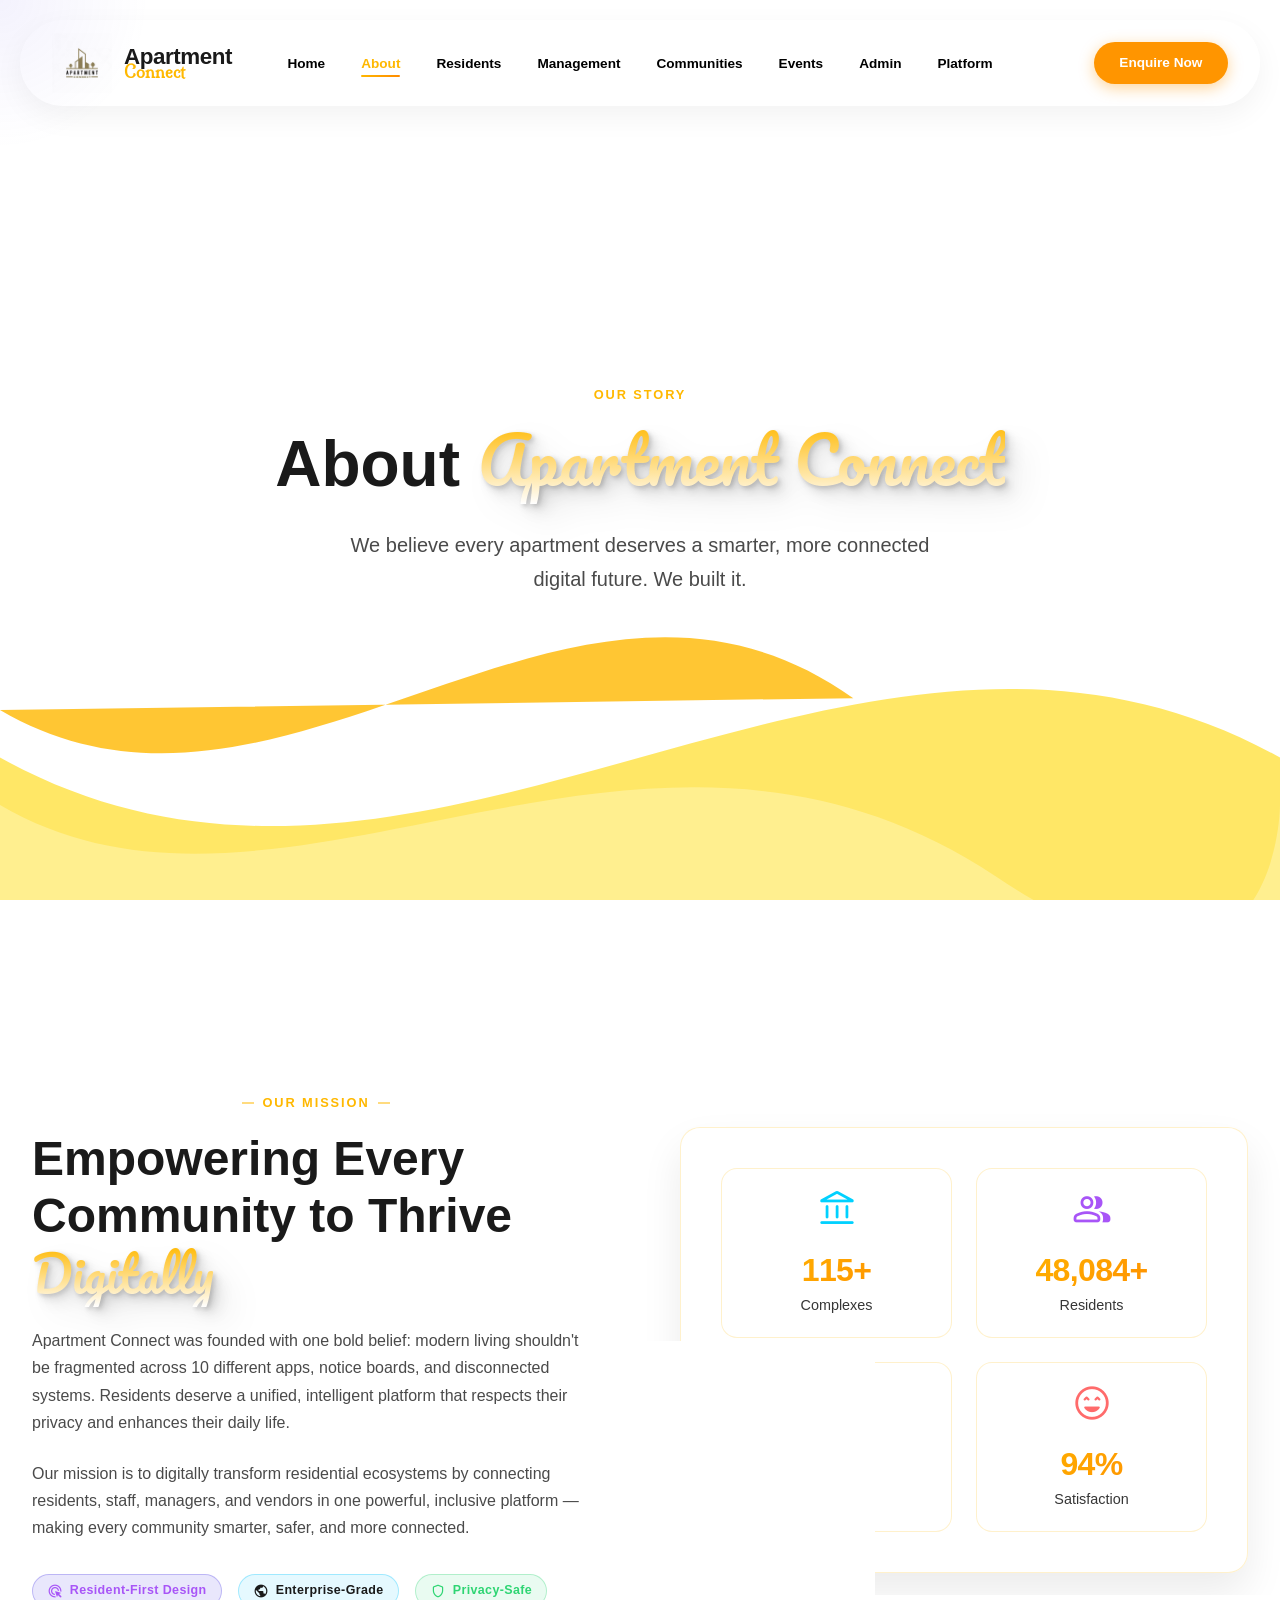
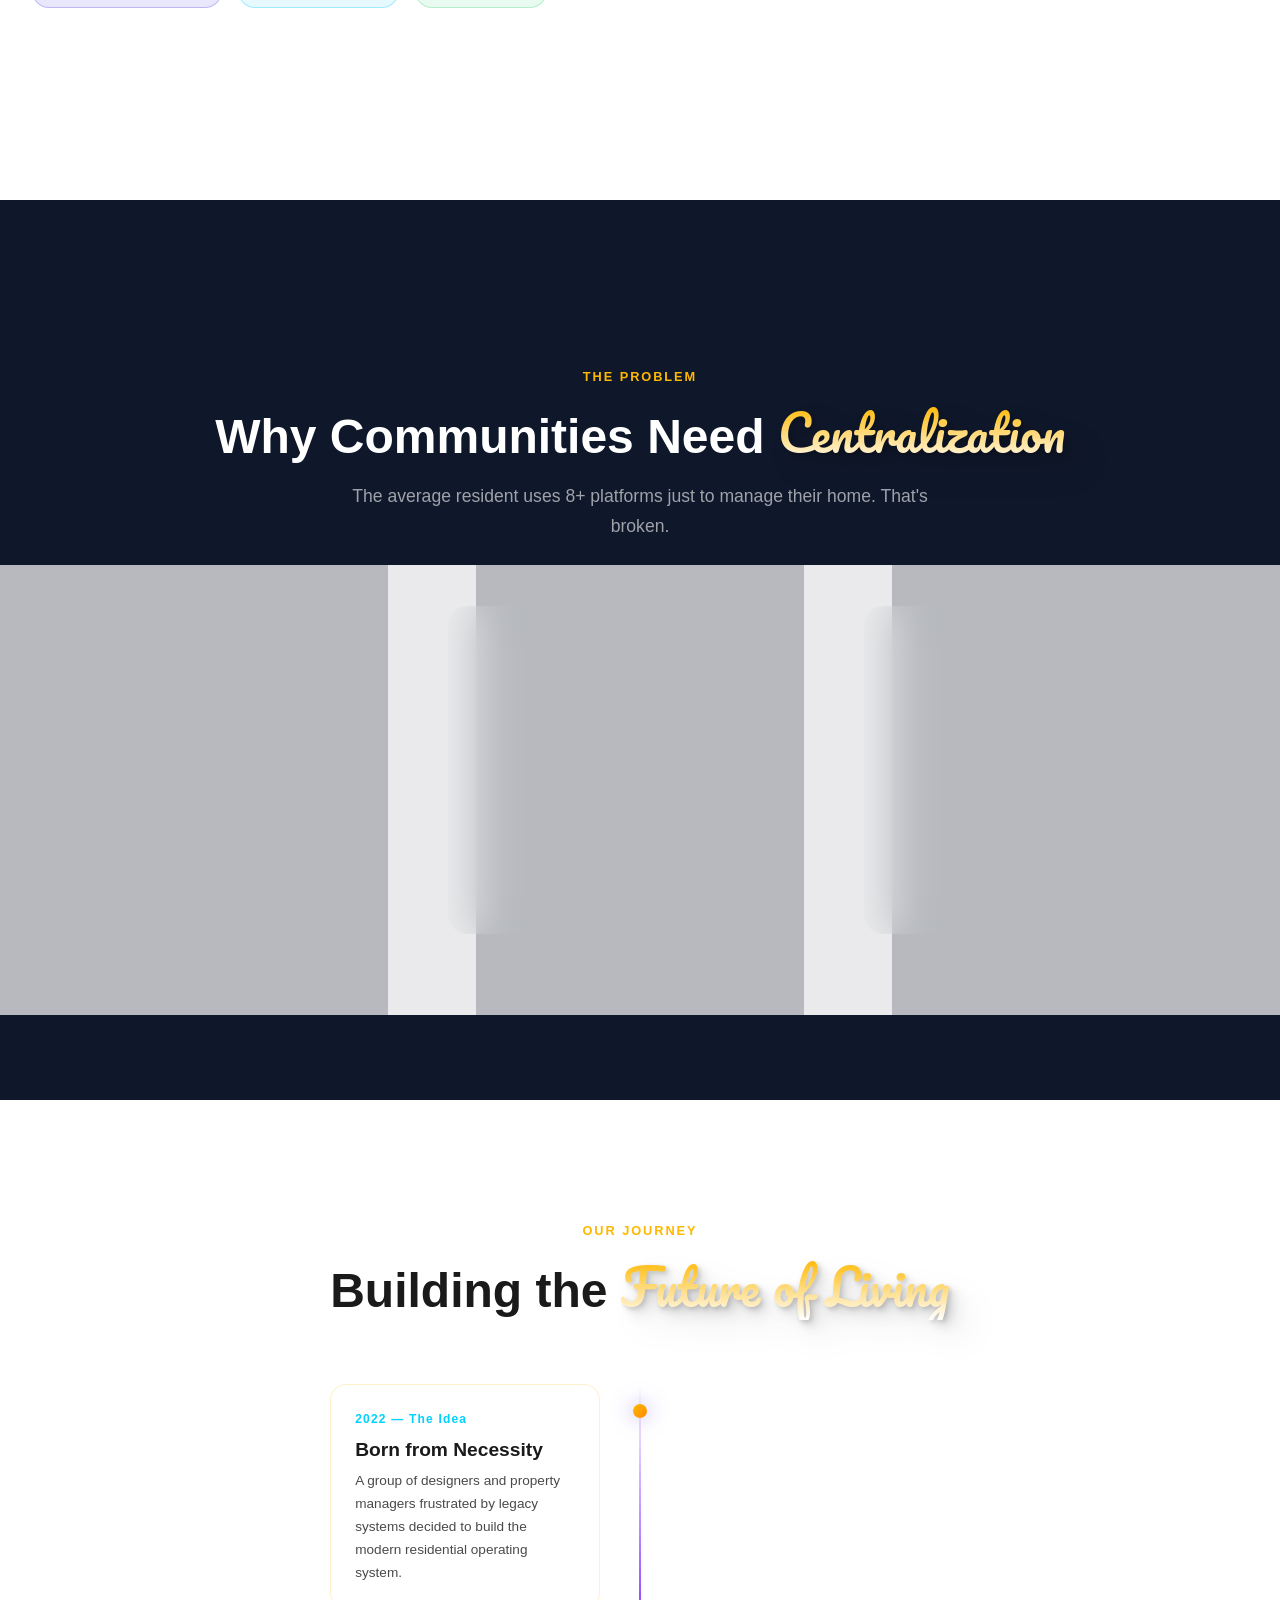
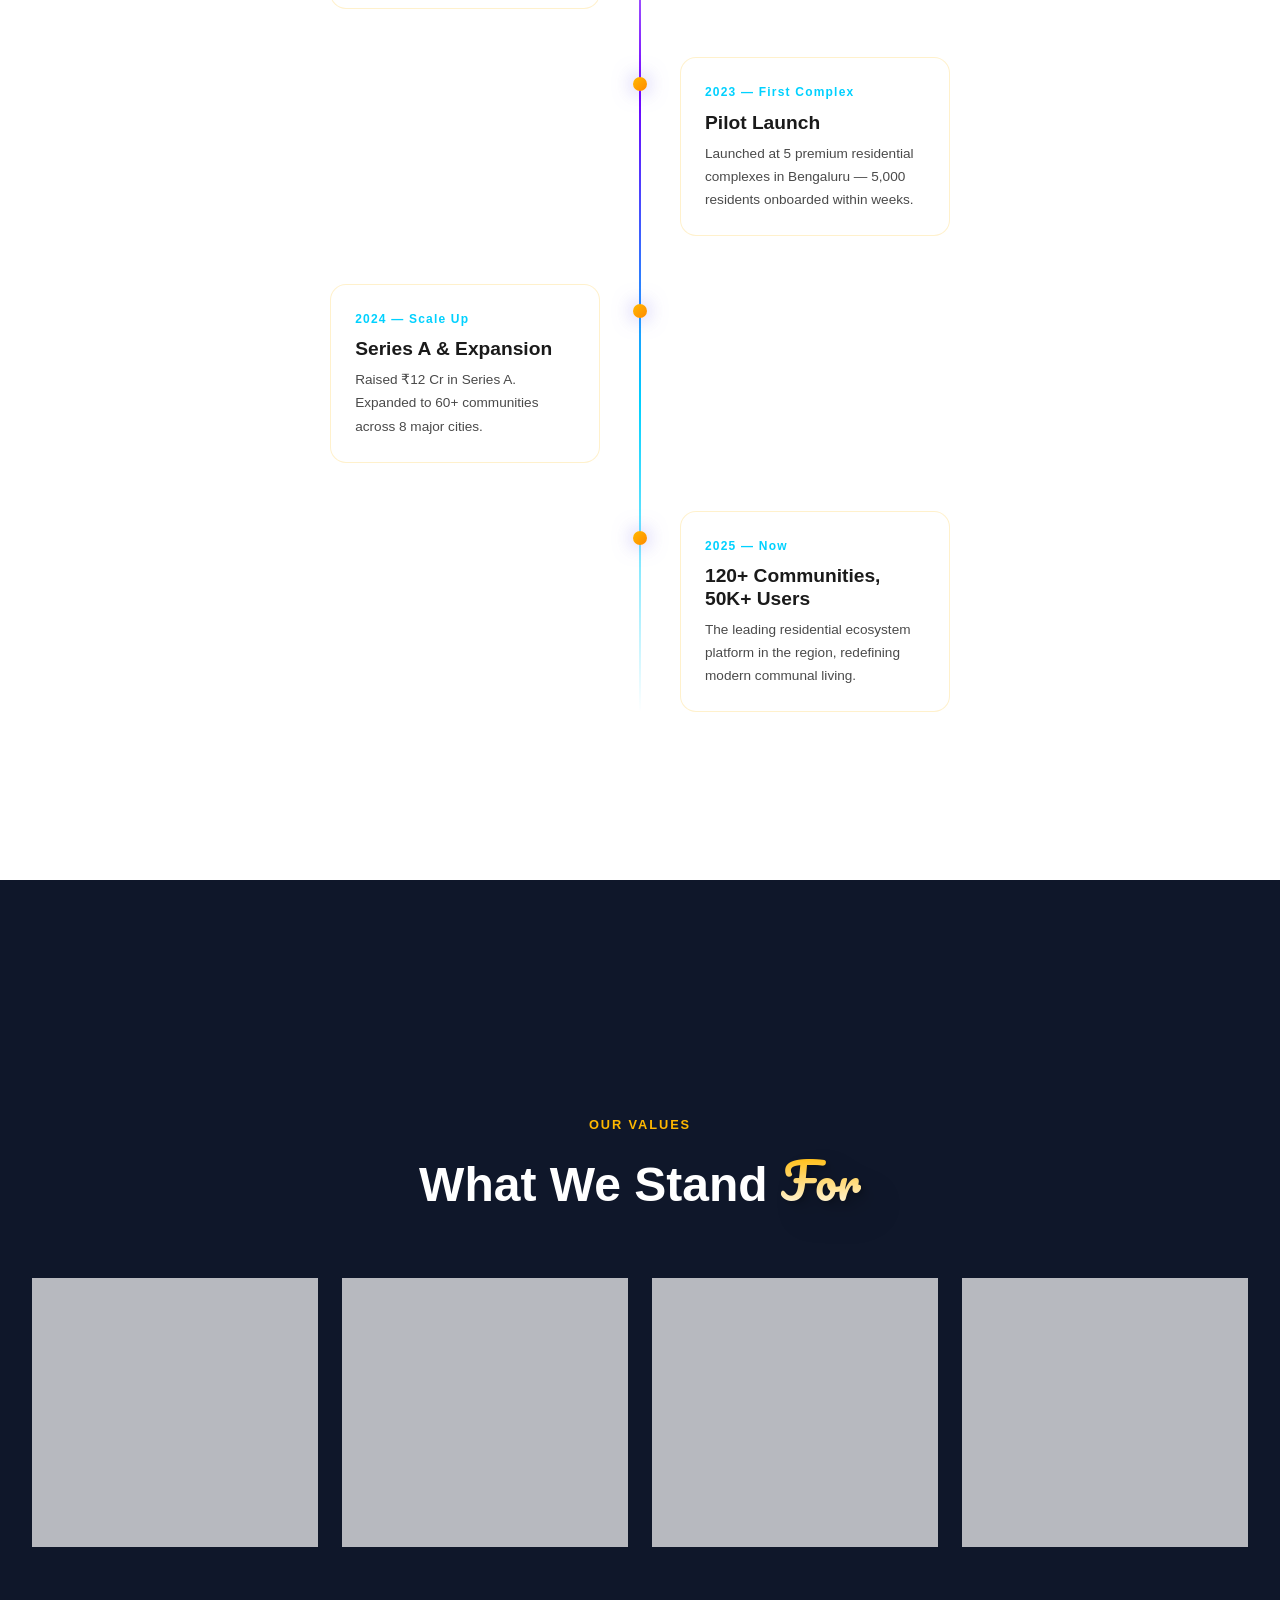
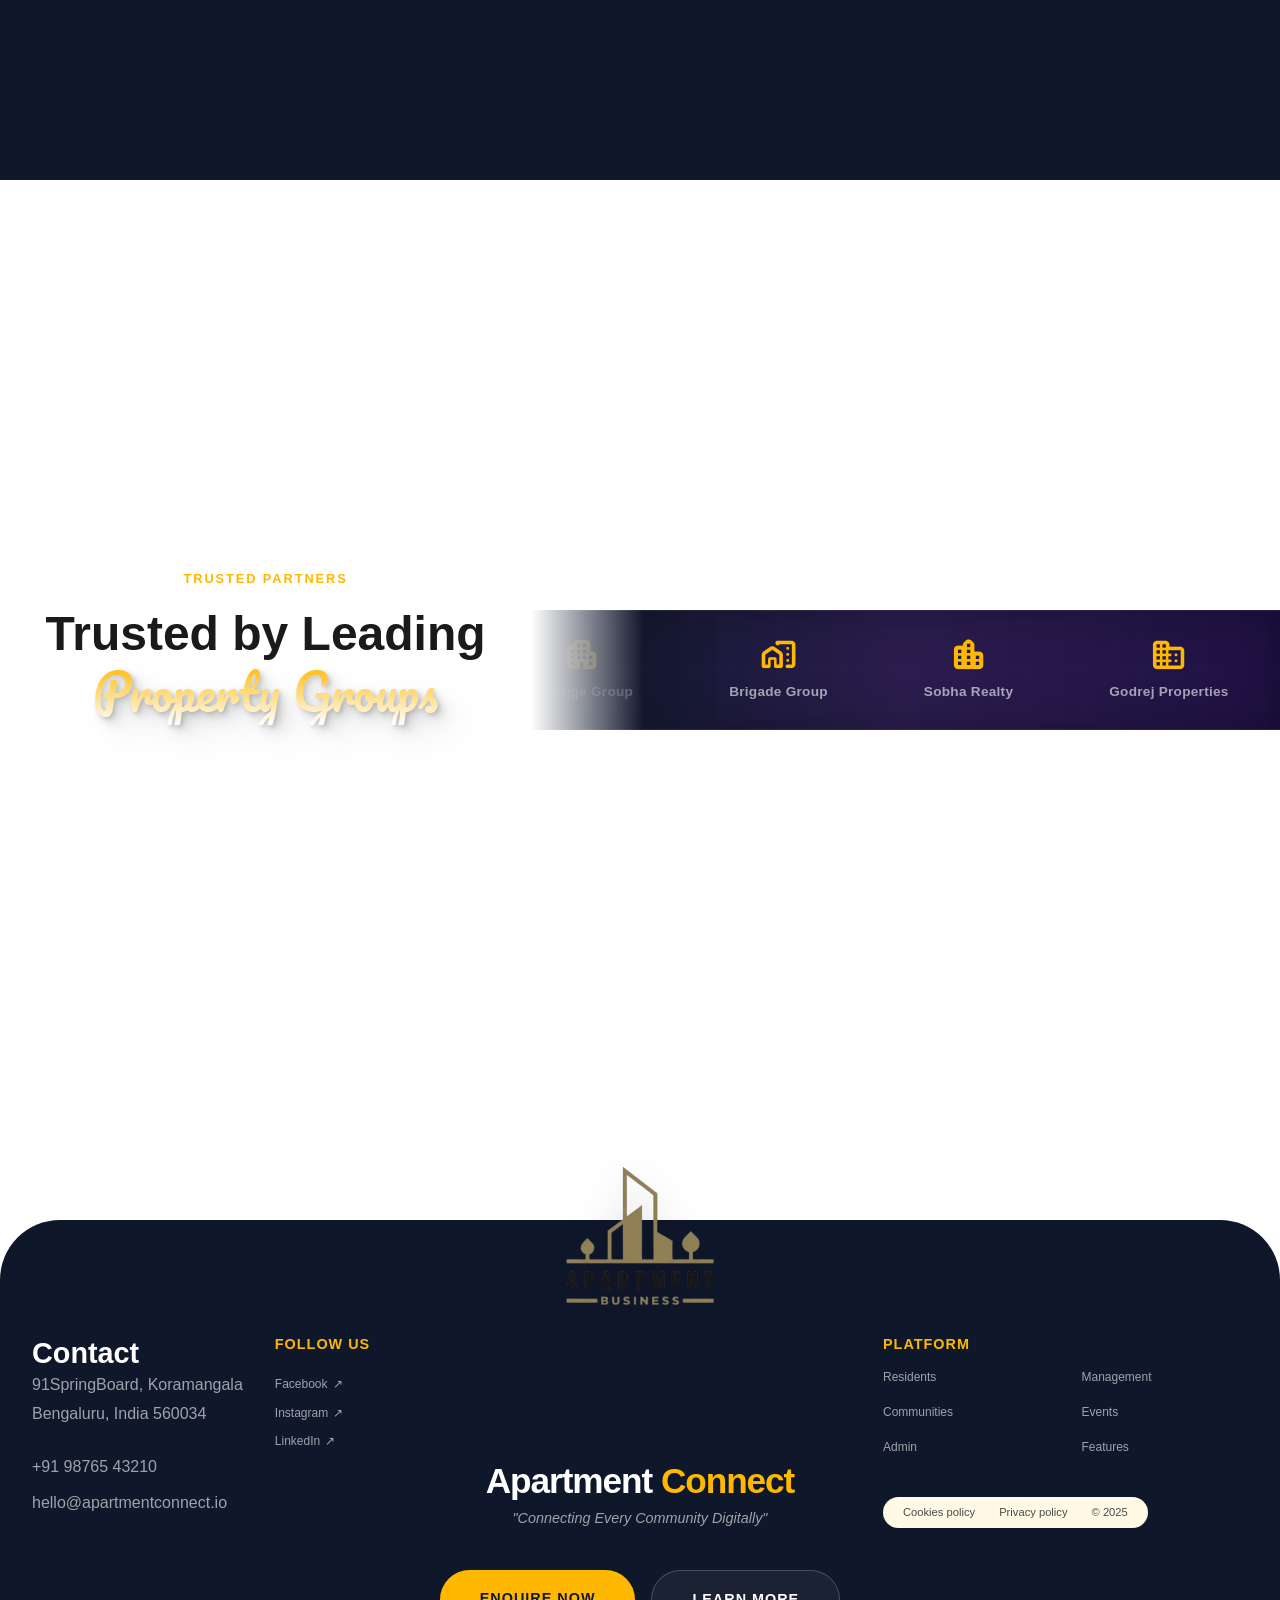
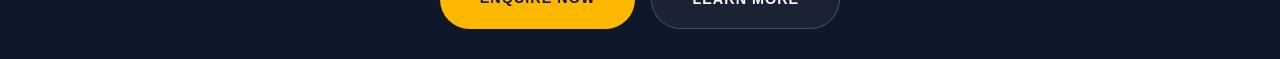
==== about.html @ 72610a0c "Ultra-precision footer and navbar refinements" ====
<!DOCTYPE html>
<html lang="en">

<head>
    <meta charset="UTF-8" />
    <meta name="viewport" content="width=device-width, initial-scale=1.0" />
    <title>About Apartment Connect — Our Vision & Mission</title>
    <meta name="description"
        content="Learn about Apartment Connect's mission to digitally transform residential ecosystems and why centralized platforms matter for modern education." />
    <link rel="icon" href="assets/favicon.png" type="image/png" />
    <link rel="stylesheet"
        href="https://fonts.googleapis.com/css2?family=Material+Symbols+Rounded:opsz,wght,FILL,GRAD@20..48,100..700,0..1,-50..200" />
    <link rel="stylesheet" href="css/style.css" />
</head>

<body>

    <!-- NAVBAR -->
    <nav class="navbar" id="navbar">
        <a href="index.html" class="navbar-brand">
            <img src="assets/logo.png" alt="Apartment Connect" class="navbar-logo">
            <div class="brand-text-container">
                <span class="brand-part-1">Apartment</span>
                <span class="brand-part-2">Connect</span>
            </div>
        </a>
        <ul class="navbar-menu" id="nav-menu">
            <li><a href="index.html" class="nav-link">Home</a></li>
            <li><a href="about.html" class="nav-link">About</a></li>
            <li><a href="residents.html" class="nav-link">Residents</a></li>
            <li><a href="management.html" class="nav-link">Management</a></li>
            <li><a href="communities.html" class="nav-link">Communities</a></li>
            <li><a href="events.html" class="nav-link">Events</a></li>
            <li><a href="admin.html" class="nav-link">Admin</a></li>
            <li><a href="platform.html" class="nav-link">Platform</a></li>
        </ul>
        <a href="contact.html" class="nav-link navbar-cta">Enquire Now</a>
        <button class="hamburger" id="hamburger" aria-label="Toggle menu">
            <span></span><span></span><span></span>
        </button>
    </nav>

    <!-- PAGE HERO -->
    <section class="page-hero">
        <div class="hero-wave-container">
            <svg class="hero-wave-svg" viewBox="0 0 1440 320" preserveAspectRatio="none">
                <path class="hero-wave-layer-1" d="M0,160 C320,300 640,-20 960,150 C1280,320 1440,160 V320 H0 Z"></path>
                <path class="hero-wave-layer-2" d="M0,200 C480,400 960,0 1440,200 V320 H0 Z"></path>
                <path class="hero-wave-layer-3" d="M0,240 C320,380 720,100 1120,300 C1440,460 1440,240 1440,240 V320 H0 Z"></path>
            </svg>
        </div>
        <div class="container">
            <div class="page-hero-content">
                <span class="section-label reveal">Our Story</span>
                <h1 class="reveal delay-1">About <span class="gradient-text">Apartment Connect</span></h1>
                <p class="reveal delay-2">We believe every apartment deserves a smarter, more connected digital future. We
                    built it.</p>
            </div>
        </div>
    </section>

    <!-- MISSION -->
    <section>
        <div class="container">
            <div class="grid-2" style="align-items:center;gap:5rem;">
                <div class="reveal-left">
                    <span class="section-label">Our Mission</span>
                    <h2 style="margin-bottom:1.25rem;">Empowering Every Community to Thrive <span
                            class="gradient-text">Digitally</span></h2>
                    <p style="margin-bottom:1.5rem;">Apartment Connect was founded with one bold belief: modern living 
                        shouldn't be fragmented across 10 different apps, notice boards, and disconnected systems. 
                        Residents deserve a unified, intelligent platform that respects their privacy and enhances their 
                        daily life.
                    </p>
                    <p style="margin-bottom:2rem;">Our mission is to digitally transform residential ecosystems by connecting
                        residents, staff, managers, and vendors in one powerful, inclusive platform — making every
                        community smarter, safer, and more connected.</p>
                    <div class="flex gap-2" style="flex-wrap:wrap;">
                        <div class="tag tag-purple"><span class="material-symbols-rounded"
                                style="font-size: 1rem;">ads_click</span> Resident-First Design</div>
                        <div class="tag tag-blue"><span class="material-symbols-rounded"
                                style="font-size: 1rem;">public</span> Enterprise-Grade</div>
                        <div class="tag tag-mint"><span class="material-symbols-rounded"
                                style="font-size: 1rem;">shield</span> Privacy-Safe</div>
                    </div>
                </div>
                <div class="reveal-right">
                    <div class="glass-card" style="padding:2.5rem;">
                        <div style="display:grid;grid-template-columns:1fr 1fr;gap:1.5rem;">
                            <div
                                style="text-align:center;padding:1.25rem;background:var(--glass-bg);border:1px solid var(--glass-border);border-radius:16px;">
                                <div style="font-size:2rem;margin-bottom:0.5rem;color:var(--neon-blue)"><span
                                        class="material-symbols-rounded"
                                        style="font-size: 2.5rem;">account_balance</span></div>
                                <div class="stat-number" style="font-size:2rem;" data-target="120" data-suffix="+">0
                                </div>
                                <div class="stat-label">Complexes</div>
                            </div>
                            <div
                                style="text-align:center;padding:1.25rem;background:var(--glass-bg);border:1px solid var(--glass-border);border-radius:16px;">
                                <div style="font-size:2rem;margin-bottom:0.5rem;color:var(--electric-purple-light)">
                                    <span class="material-symbols-rounded" style="font-size: 2.5rem;">group</span>
                                </div>
                                <div class="stat-number" style="font-size:2rem;" data-target="50000" data-suffix="+">0
                                </div>
                                <div class="stat-label">Residents</div>
                            </div>
                            <div
                                style="text-align:center;padding:1.25rem;background:var(--glass-bg);border:1px solid var(--glass-border);border-radius:16px;">
                                <div style="font-size:2rem;margin-bottom:0.5rem;color:var(--mint-green)"><span
                                        class="material-symbols-rounded" style="font-size: 2.5rem;">public</span></div>
                                <div class="stat-number" style="font-size:2rem;" data-target="15" data-suffix="+">0
                                </div>
                                <div class="stat-label">Cities</div>
                            </div>
                            <div
                                style="text-align:center;padding:1.25rem;background:var(--glass-bg);border:1px solid var(--glass-border);border-radius:16px;">
                                <div style="font-size:2rem;margin-bottom:0.5rem;color:var(--soft-coral)"><span
                                        class="material-symbols-rounded"
                                        style="font-size: 2.5rem;">sentiment_very_satisfied</span></div>
                                <div class="stat-number" style="font-size:2rem;" data-target="98" data-suffix="%">0
                                </div>
                                <div class="stat-label">Satisfaction</div>
                            </div>
                        </div>
                    </div>
                </div>
            </div>
        </div>
    </section>

    <!-- THE PROBLEM -->
    <section class="dark-section" style="background:var(--deep-indigo-darker);">
        <div class="container">
            <div class="section-header">
                <span class="section-label reveal">The Problem</span>
                <h2 class="reveal delay-1">Why Communities Need <span class="gradient-text">Centralization</span></h2>
                <p class="reveal delay-2">The average resident uses 8+ platforms just to manage their home. That's broken.
                </p>
            </div>
            <div class="grid-3">
                <div class="glass-card hover-3d-flip" style="padding:2rem;" data-color="coral">
                    <div style="font-size:2rem;margin-bottom:1rem;color:var(--soft-coral)"><span
                            class="material-symbols-rounded" style="font-size: 2.5rem;">sentiment_dissatisfied</span>
                    </div>
                    <h3 style="color:var(--soft-coral);margin-bottom:0.75rem;">Fragmented Experience</h3>
                    <p>Residents juggle paper notices, disconnected billing apps, and messy messaging groups — leading 
                        to missed alerts and high friction for simple tasks.</p>
                </div>
                <div class="glass-card hover-3d-flip" style="padding:2rem;">
                    <div style="font-size:2rem;margin-bottom:1rem;color:var(--neon-blue)"><span
                            class="material-symbols-rounded" style="font-size: 2.5rem;">monitoring</span></div>
                    <h3 style="color:var(--neon-blue);margin-bottom:0.75rem;">No Operational Insights</h3>
                    <p>Property managers lack real-time visibility into maintenance requests, security logs, or 
                        collection trends — decisions are reactive, not proactive.</p>
                </div>
                <div class="glass-card hover-3d-flip" style="padding:2rem;">
                    <div style="font-size:2rem;margin-bottom:1rem;color:var(--hub)"><span
                            class="material-symbols-rounded" style="font-size: 2.5rem;">hub</span></div>
                    <h3 style="color:var(--mint-green);margin-bottom:0.75rem;">Weak Networking</h3>
                    <p>Residential communities exist in silos — neighbors, local vendors, and management rarely 
                        connect meaningfully within a unified ecosystem.</p>
                </div>
            </div>
        </div>
    </section>

    <!-- TIMELINE -->
    <section>
        <div class="container">
            <div class="section-header">
                <span class="section-label reveal">Our Journey</span>
                <h2 class="reveal delay-1">Building the <span class="gradient-text">Future of Living</span></h2>
            </div>
            <div class="timeline">
                <div class="timeline-item reveal">
                    <div class="timeline-dot"></div>
                    <div class="timeline-content">
                        <div class="timeline-year">2022 — The Idea</div>
                        <h4>Born from Necessity</h4>
                        <p>A group of designers and property managers frustrated by legacy systems decided to build 
                            the modern residential operating system.</p>
                    </div>
                </div>
                <div class="timeline-item reveal delay-1">
                    <div class="timeline-dot"></div>
                    <div class="timeline-content">
                        <div class="timeline-year">2023 — First Complex</div>
                        <h4>Pilot Launch</h4>
                        <p>Launched at 5 premium residential complexes in Bengaluru — 5,000 residents onboarded within 
                            weeks.</p>
                    </div>
                </div>
                <div class="timeline-item reveal delay-2">
                    <div class="timeline-dot"></div>
                    <div class="timeline-content">
                        <div class="timeline-year">2024 — Scale Up</div>
                        <h4>Series A & Expansion</h4>
                        <p>Raised ₹12 Cr in Series A. Expanded to 60+ communities across 8 major cities.</p>
                    </div>
                </div>
                <div class="timeline-item reveal delay-3">
                    <div class="timeline-dot"></div>
                    <div class="timeline-content">
                        <div class="timeline-year">2025 — Now</div>
                        <h4>120+ Communities, 50K+ Users</h4>
                        <p>The leading residential ecosystem platform in the region, redefining modern communal living.</p>
                    </div>
                </div>
            </div>
        </div>
    </section>

    <!-- VALUES -->
    <section class="dark-section" style="background:var(--deep-indigo-darker);">
        <div class="container">
            <div class="section-header">
                <span class="section-label reveal">Our Values</span>
                <h2 class="reveal delay-1">What We Stand <span class="gradient-text">For</span></h2>
            </div>
            <div class="grid-4">
                <div class="feature-card reveal delay-1" style="text-align:center;">
                    <div style="font-size:2rem;margin-bottom:1rem;color:var(--electric-purple-light)"><span
                            class="material-symbols-rounded" style="font-size: 2.5rem;">person</span></div>
                    <h3>Resident First</h3>
                    <p>Every feature starts with the question: "How does this make residential life better?"</p>
                </div>
                <div class="feature-card reveal delay-2" style="text-align:center;">
                    <div style="font-size:2rem;margin-bottom:1rem;color:var(--neon-blue)"><span
                            class="material-symbols-rounded" style="font-size: 2.5rem;">biotech</span></div>
                    <h3>Innovation</h3>
                    <p>We push boundaries with IoT integration and data to create living experiences that feel seamless.</p>
                </div>
                <div class="feature-card reveal delay-3" style="text-align:center;">
                    <div style="font-size:2rem;margin-bottom:1rem;color:var(--soft-coral)"><span
                            class="material-symbols-rounded" style="font-size: 2.5rem;">shield</span></div>
                    <h3>Privacy</h3>
                    <p>Resident data is never sold. Trust is our foundation, and we protect it with banking-grade security.</p>
                </div>
                <div class="feature-card reveal delay-4" style="text-align:center;">
                    <div style="font-size:2rem;margin-bottom:1rem;color:var(--mint-green)"><span
                            class="material-symbols-rounded" style="font-size: 2.5rem;">diversity_3</span></div>
                    <h3>Inclusivity</h3>
                    <p>Built for every community — from luxury hi-rises to local apartments — because everyone deserves 
                        quality living.</p>
                </div>
            </div>
        </div>
    </section>

    <!-- ═══ TRUSTED BY MARQUEE ═══ -->
    <section class="marquee-section" style="padding: 80px 0 0 0; background: var(--background);">
        <div class="container">
            <div class="section-header" style="margin-bottom: 3rem;">
                <span class="section-label reveal">Trusted Partners</span>
                <h2 class="reveal delay-1">Trusted by Leading <span class="gradient-text">Property Groups</span></h2>
            </div>
        </div>
        <div class="marquee-wrapper reveal delay-2">
            <div class="marquee-track">
                <!-- Prestige Group -->
                <div class="marquee-item" title="Prestige Group">
                    <span class="material-symbols-rounded" style="font-size: 2.2rem; color: var(--primary);">apartment</span>
                    <span>Prestige Group</span>
                </div>
                <!-- Brigade Group -->
                <div class="marquee-item" title="Brigade Group">
                    <span class="material-symbols-rounded" style="font-size: 2.2rem; color: var(--primary);">home_work</span>
                    <span>Brigade Group</span>
                </div>
                <!-- Sobha Realty -->
                <div class="marquee-item" title="Sobha Realty">
                    <span class="material-symbols-rounded" style="font-size: 2.2rem; color: var(--primary);">location_city</span>
                    <span>Sobha Realty</span>
                </div>
                <!-- Godrej Properties -->
                <div class="marquee-item" title="Godrej Properties">
                    <span class="material-symbols-rounded" style="font-size: 2.2rem; color: var(--primary);">domain</span>
                    <span>Godrej Properties</span>
                </div>
                <!-- DLF Limited -->
                <div class="marquee-item" title="DLF Limited">
                    <span class="material-symbols-rounded" style="font-size: 2.2rem; color: var(--primary);">villa</span>
                    <span>DLF Limited</span>
                </div>

                <!-- Repeat for seamless loop -->
                <div class="marquee-item" title="Prestige Group">
                    <span class="material-symbols-rounded" style="font-size: 2.2rem; color: var(--primary);">apartment</span>
                    <span>Prestige Group</span>
                </div>
                <div class="marquee-item" title="Brigade Group">
                    <span class="material-symbols-rounded" style="font-size: 2.2rem; color: var(--primary);">home_work</span>
                    <span>Brigade Group</span>
                </div>
                <div class="marquee-item" title="Sobha Realty">
                    <span class="material-symbols-rounded" style="font-size: 2.2rem; color: var(--primary);">location_city</span>
                    <span>Sobha Realty</span>
                </div>
                <div class="marquee-item" title="Godrej Properties">
                    <span class="material-symbols-rounded" style="font-size: 2.2rem; color: var(--primary);">domain</span>
                    <span>Godrej Properties</span>
                </div>
                <div class="marquee-item" title="DLF Limited">
                    <span class="material-symbols-rounded" style="font-size: 2.2rem; color: var(--primary);">villa</span>
                    <span>DLF Limited</span>
                </div>
            </div>
        </div>
    </section>

    <!-- MODERN FOOTER -->
    <footer class="modern-footer">
        <div class="footer-contour-bg">
            <svg class="contour-svg" viewBox="0 0 1440 320" xmlns="http://www.w3.org/2000/svg">
                <path class="contour-line" d="M0,100 C360,180 720,20 1080,180 C1260,260 1440,100" style="animation-delay: 0s;"></path>
                <path class="contour-line" d="M0,120 C360,200 720,40 1080,200 C1260,280 1440,120" style="animation-delay: -2s;"></path>
                <path class="contour-line" d="M0,140 C360,220 720,60 1080,220 C1260,300 1440,140" style="animation-delay: -4s;"></path>
            </svg>
        </div>

        <div class="container">
            <div class="footer-layout-wrapper">
                <!-- LEFT COLUMN: Contact & Socials -->
                <div class="footer-col-left">
                    <div class="footer-contact-info">
                        <h3>Contact</h3>
                        <p>91SpringBoard, Koramangala<br>Bengaluru, India 560034</p>
                        <p style="margin-top: 1.5rem;">+91 98765 43210</p>
                        <p><a href="mailto:hello@apartmentconnect.io">hello@apartmentconnect.io</a></p>
                    </div>

                    <div class="footer-social-links">
                        <h3>Follow Us</h3>
                        <a href="#">Facebook <span class="arrow">↗</span></a>
                        <a href="#">Instagram <span class="arrow">↗</span></a>
                        <a href="#">LinkedIn <span class="arrow">↗</span></a>
                    </div>
                </div>

                <!-- CENTER COLUMN: Logo, Brand, Tagline, Buttons -->
                <div class="footer-col-center">
                    <div class="footer-logo-large">
                        <img src="assets/bgrmlogo.png" alt="Apartment Connect">
                    </div>
                    <h2 class="footer-brand-name">Apartment <span class="accent-text">Connect</span></h2>
                    <p class="footer-tagline">"Connecting Every Community Digitally"</p>
                    <div class="footer-action-buttons">
                        <a href="contact.html" class="btn-footer primary">Enquire Now</a>
                        <a href="about.html" class="btn-footer secondary">Learn More</a>
                    </div>
                </div>

                <!-- RIGHT COLUMN: Platform, Legal Pill -->
                <div class="footer-col-right">
                    <div class="footer-nav-links">
                        <h3>Platform</h3>
                        <ul>
                            <li><a href="residents.html">Residents</a></li>
                            <li><a href="management.html">Management</a></li>
                            <li><a href="communities.html">Communities</a></li>
                            <li><a href="events.html">Events</a></li>
                            <li><a href="admin.html">Admin</a></li>
                            <li><a href="platform.html">Features</a></li>
                        </ul>
                    </div>

                    <div class="footer-legal-pill">
                        <a href="#">Cookies policy</a>
                        <a href="#">Privacy policy</a>
                        <span>© 2025</span>
                    </div>
                </div>
            </div>
        </div>
    </footer>

    <script src="js/main.js"></script>
</body>

</html>
---- css/style.css ----
/* ===================================================
   CAMPUS CONNECT — GLOBAL DESIGN SYSTEM
   =================================================== */

@import url('https://fonts.googleapis.com/css2?family=Poppins:wght@300;400;500;600;700;800;900&family=Pacifico&display=swap');
@import url('https://fonts.googleapis.com/css2?family=Milonga&display=swap');
@import url('https://fonts.googleapis.com/css2?family=Material+Symbols+Outlined:opsz,wght,FILL,GRAD@20..48,100..700,0..1,-50..200');

.material-symbols-outlined {
  font-family: 'Material Symbols Outlined', sans-serif;
  font-variation-settings: 'FILL' 0, 'wght' 400, 'GRAD' 0, 'opsz' 24;
  display: flex !important;
  align-items: center;
  justify-content: center;
  vertical-align: middle;
  line-height: 1;
  text-rendering: optimizeLegibility;
  -webkit-font-smoothing: antialiased;
}

/* ─── CSS VARIABLES ─── */
:root {
  /* White & Yellow Palette */
  --background: #FFFFFF;
  --surface: rgba(255, 249, 230, 0.4);
  --surface-light: rgba(255, 255, 255, 0.8);
  --surface-hover: rgba(255, 230, 0, 0.05);

  --primary: #FFB800;
  --secondary: #FFD700;
  --accent: #FF8A00;
  --orange-vibrant: #FF9500;

  --text-primary: #1A1A1A;
  --text-secondary: #4A4A4A;
  --text-muted: #888888;

  --deep-indigo: #1F1144;
  /* Retained for specific contrasts if needed */
  --electric-purple: #7000FF;
  --neon-blue: #00D1FF;
  --soft-pink: #FF44EC;
  --soft-coral: #FF6B6B;
  --mint-green: #2ED573;
  --electric-purple-light: #A855F7;
  --deep-indigo-darker: #0F172A;
  /* Darker than --deep-indigo for high contrast footers */
  --white: #FFFFFF;
  --white-60: rgba(255, 255, 255, 0.6);
  --white-20: rgba(255, 255, 255, 0.2);
  --white-10: rgba(255, 255, 255, 0.1);

  /* Typography */
  --font-heading: 'Inter', sans-serif;
  --font-body: 'Inter', sans-serif;
  --font-accent: 'Inter', sans-serif;

  /* Gradients */
  --gradient-primary: linear-gradient(135deg, #FFB800 0%, #FF8A00 100%);
  --gradient-hero: radial-gradient(circle at 50% 100%, #FFF9E6 0%, #FFFFFF 100%);
  --gradient-card: linear-gradient(135deg, rgba(255, 255, 255, 0.9) 0%, rgba(255, 245, 220, 0.7) 100%);
  --gradient-glow: radial-gradient(circle at center, rgba(255, 184, 0, 0.2) 0%, transparent 70%);

  /* Glassmorphism Refined for Light Theme */
  --glass-bg: rgba(255, 255, 255, 0.7);
  --glass-border: rgba(255, 184, 0, 0.2);
  --glass-blur: blur(20px);
  --glass-shadow: 0 20px 40px rgba(0, 0, 0, 0.08);
  --glass-inner-shadow: inset 0 0 0 1px rgba(255, 255, 255, 0.5);

  --primary-glow: rgba(255, 184, 0, 0.3);

  /* Transitions */
  --transition-fast: 0.2s ease;
  --transition-base: 0.4s cubic-bezier(0.16, 1, 0.3, 1);
  --transition-slow: 0.8s cubic-bezier(0.16, 1, 0.3, 1);
  --transition-spring: 0.6s cubic-bezier(0.34, 1.56, 0.64, 1);

  --gradient-coral: linear-gradient(135deg, #FF6B6B 0%, #FF8E53 100%);
  --gradient-mint: linear-gradient(135deg, #2ED573 0%, #7BED9F 100%);
  --gradient-purple: linear-gradient(135deg, #7000FF 0%, #A855F7 100%);
}

/* ─── RESET & BASE ─── */
*,
*::before,
*::after {
  box-sizing: border-box;
  margin: 0;
  padding: 0;
}

html {
  scroll-behavior: smooth;
  font-size: 16px;
}

body {
  font-family: var(--font-body);
  background: var(--background);
  color: var(--text-primary);
  overflow-x: hidden;
  line-height: 1.7;
  -webkit-font-smoothing: antialiased;
}

a {
  text-decoration: none;
  color: inherit;
}

img {
  max-width: 100%;
  display: block;
}

ul {
  list-style: none;
}

/* ─── SCROLLBAR ─── */
::-webkit-scrollbar {
  width: 6px;
}

::-webkit-scrollbar-track {
  background: var(--deep-indigo-darker);
}

::-webkit-scrollbar-thumb {
  background: var(--electric-purple);
  border-radius: 3px;
}

/* ─── SELECTION ─── */
::selection {
  background: rgba(255, 184, 0, 0.4);
  color: var(--white);
}

/* ─── TYPOGRAPHY ─── */
h1,
h2,
h3,
h4,
h5,
h6 {
  font-family: var(--font-heading);
  line-height: 1.2;
  font-weight: 700;
  color: inherit;
}

h1 {
  font-size: clamp(2.5rem, 6vw, 5rem);
}

h2 {
  font-size: clamp(1.8rem, 4vw, 3rem);
}

h3 {
  font-size: clamp(1.3rem, 2.5vw, 1.8rem);
}

h4 {
  font-size: 1.2rem;
}

p {
  font-size: 1rem;
  color: var(--text-secondary);
  /* Changed from var(--white-60) for light theme visibility */
}

.section-label {
  font-family: var(--font-accent);
  font-size: 0.8rem;
  font-weight: 700;
  letter-spacing: 0.15em;
  text-transform: uppercase;
  color: var(--primary);
  margin-bottom: 1rem;
  display: flex;
  align-items: center;
  justify-content: center;
  gap: 0.5rem;
}

.section-label::before,
.section-label::after {
  content: '';
  width: 12px;
  height: 2px;
  background: var(--primary);
  opacity: 0.5;
}

.gradient-text {
  font-family: 'Pacifico', cursive;
  background: linear-gradient(to bottom, #FFB800 0%, #FFFFFF 100%);
  -webkit-background-clip: text;
  background-clip: text;
  -webkit-text-fill-color: transparent;
  display: inline-block;
  padding-bottom: 0.1em; /* Prevent descenders from being clipped */
  font-weight: 400; /* Pacifico is naturally bold-ish */
  filter: drop-shadow(2px 2px 2px rgba(0,0,0,0.15)) 
          drop-shadow(4px 4px 4px rgba(0,0,0,0.12)) 
          drop-shadow(8px 8px 8px rgba(0,0,0,0.1)) 
          drop-shadow(16px 16px 16px rgba(0,0,0,0.08));
}

/* ─── DARK SECTION UTILITY ─── */
.dark-section h1,
.dark-section h2,
.dark-section h3,
.dark-section h4,
.dark-section h5,
.dark-section h6 {
  color: var(--white) !important;
}

.dark-section .section-header p {
  color: var(--white-60) !important;
}

.dark-section .section-label {
  color: var(--primary) !important;
}



.gradient-text-coral {
  background: var(--gradient-coral);
  -webkit-background-clip: text;
  background-clip: text;
  -webkit-text-fill-color: transparent;
  filter: drop-shadow(2px 2px 2px rgba(0,0,0,0.15)) 
          drop-shadow(4px 4px 4px rgba(0,0,0,0.12)) 
          drop-shadow(8px 8px 8px rgba(0,0,0,0.1)) 
          drop-shadow(16px 16px 16px rgba(0,0,0,0.08));
  position: relative;
  z-index: 1;
  white-space: nowrap;
  /* Enforce single line for the gradient phrase */
}

/* ─── LAYOUT ─── */
.container {
  max-width: var(--container-max);
  margin: 0 auto;
  padding: 0 2rem;
}

section {
  min-height: 100vh;
  padding: 120px 0;
  display: flex;
  align-items: center;
  position: relative;
  overflow: hidden;
  background: var(--background);
  scroll-snap-align: start;
  scroll-snap-stop: always;
}

.section-header {
  text-align: center;
  margin-bottom: 4rem;
}

.section-header h2 {
  margin-bottom: 1rem;
}

.section-header p {
  max-width: 600px;
  margin: 0 auto;
  font-size: 1.1rem;
}

/* ─── NAVBAR ─── */
.navbar {
  position: fixed;
  top: 20px;
  left: 50%;
  transform: translateX(-50%);
  margin: 0 auto;
  width: calc(100% - 40px);
  max-width: var(--container-max);
  border-radius: 50px;
  z-index: 1000;
  padding: 0.8rem 2rem;
  transition: all var(--transition-base);
  display: grid;
  grid-template-columns: 1fr auto 1fr;
  align-items: center;
  gap: 20px;

  background: rgba(255, 255, 255, 0.6);
  backdrop-filter: blur(25px);
  -webkit-backdrop-filter: blur(25px);
  /* border removed for cleaner look */
  box-shadow: 0 10px 30px rgba(0, 0, 0, 0.05);
}

.navbar.scrolled {
  background: rgba(255, 255, 255, 0.98);
  padding: 0.6rem 2rem;
  box-shadow: 0 12px 40px rgba(0, 0, 0, 0.1);
  top: 15px;
}

.navbar-brand {
  display: flex;
  align-items: center;
  gap: 0.75rem;
  font-family: var(--font-heading);
  font-size: 1.4rem;
  font-weight: 800;
  justify-self: start;
}

.navbar-logo {
  height: 60px;
  width: auto;
  object-fit: contain;
}

.footer-logo {
  height: 80px;
  width: auto;
  object-fit: contain;
  margin-bottom: 0.5rem;
}

.brand-text-container {
  display: flex;
  flex-direction: column;
  line-height: 0.9;
  text-align: left;
}

.brand-part-1 {
  font-size: 1.4rem;
  font-weight: 800;
  letter-spacing: -0.02em;
  color: var(--text-primary);
}

.brand-part-2 {
  font-family: 'Milonga', cursive;
  font-size: 1rem;
  color: var(--primary);
  margin-top: -2px;
}

.brand-icon {
  width: 36px;
  height: 36px;
  background: var(--gradient-primary);
  border-radius: 10px;
  display: flex;
  align-items: center;
  justify-content: center;
  font-size: 1.1rem;
  box-shadow: 0 0 20px rgba(108, 92, 231, 0.5);
}

.brand-text {
  background: var(--gradient-primary);
  -webkit-background-clip: text;
  background-clip: text;
  -webkit-text-fill-color: transparent;
}

.navbar-menu {
  display: flex;
  align-items: center;
  gap: 0.25rem;
  justify-self: center;
}

.navbar-cta,
.navbar-cta-group {
  justify-self: end;
  display: flex;
  align-items: center;
  gap: 1rem;
}

.nav-link {
  font-family: var(--font-accent);
  font-size: 0.85rem;
  font-weight: 600;
  color: #000000;
  padding: 0.5rem 1rem;
  border-radius: 8px;
  transition: all var(--transition-fast);
  position: relative;
  white-space: nowrap;
}

.float-item {
  opacity: 0;
  transform: translateY(-10px);
  animation: nav-float-in 0.6s cubic-bezier(0.2, 0.8, 0.2, 1) forwards;
}

@keyframes nav-float-in {
  to {
    opacity: 1;
    transform: translateY(0);
  }
}

.nav-link::after {
  content: '';
  position: absolute;
  bottom: 2px;
  left: 50%;
  right: 50%;
  height: 2px;
  background: var(--gradient-primary);
  border-radius: 2px;
  transition: all var(--transition-base);
}

.nav-link:hover,
.nav-link.active {
  color: var(--primary);
}

.nav-link.active::after {
  left: 1rem;
  right: 1rem;
}

.navbar-cta {
  background: var(--orange-vibrant);
  color: #FFFFFF !important;
  padding: 0.6rem 1.6rem !important;
  border-radius: 50px !important;
  font-weight: 700 !important;
  box-shadow: 0 4px 15px rgba(255, 149, 0, 0.4);
  transition: all var(--transition-base) !important;
  border: none !important;
}

.navbar-cta:hover {
  transform: translateY(-2px);
  box-shadow: 0 8px 25px rgba(255, 149, 0, 0.6) !important;
  background: #FF8A00;
}

.navbar-cta::after {
  display: none !important;
}

.hamburger {
  display: none;
  flex-direction: column;
  gap: 5px;
  cursor: pointer;
  padding: 8px;
  border-radius: 8px;
  transition: background var(--transition-fast);
}

.hamburger:hover {
  background: var(--white-10);
}

.hamburger span {
  display: block;
  width: 22px;
  height: 2px;
  background: var(--white);
  border-radius: 2px;
  transition: all var(--transition-base);
}

.hamburger.active span:nth-child(1) {
  transform: translateY(7px) rotate(45deg);
}

.hamburger.active span:nth-child(2) {
  opacity: 0;
  transform: scaleX(0);
}

.hamburger.active span:nth-child(3) {
  transform: translateY(-7px) rotate(-45deg);
}

/* ─── BUTTONS ─── */
.btn {
  display: inline-flex;
  align-items: center;
  gap: 0.5rem;
  padding: 0.85rem 2rem;
  border-radius: 50px;
  font-family: var(--font-accent);
  font-weight: 600;
  font-size: 0.95rem;
  cursor: pointer;
  border: none;
  transition: all var(--transition-spring);
  position: relative;
  overflow: hidden;
}

.btn::before {
  content: '';
  position: absolute;
  top: 50%;
  left: 50%;
  width: 0;
  height: 0;
  background: rgba(255, 255, 255, 0.2);
  border-radius: 50%;
  transform: translate(-50%, -50%);
  transition: width 0.6s, height 0.6s;
}

.btn:hover::before {
  width: 300px;
  height: 300px;
}

.btn-primary {
  background: var(--gradient-primary);
  color: var(--white);
  box-shadow: 0 4px 20px rgba(255, 184, 0, 0.4);
}

.btn-primary:hover {
  transform: translateY(-3px);
  box-shadow: 0 8px 30px rgba(108, 92, 231, 0.6);
}

.btn-secondary {
  background: transparent;
  color: var(--text-primary);
  border: 1px solid rgba(0, 0, 0, 0.15);
  backdrop-filter: var(--glass-blur);
}

.btn-secondary:hover {
  background: rgba(0, 0, 0, 0.05);
  border-color: rgba(0, 0, 0, 0.3);
  transform: translateY(-3px);
}

/* Context-aware contrast for dark containers */
.dark-section .btn-secondary,
.page-hero .btn-secondary,
.footer .btn-secondary,
.premium-section .btn-secondary {
  color: var(--white);
  border-color: var(--glass-border);
}

.dark-section .btn-secondary:hover,
.page-hero .btn-secondary:hover,
.footer .btn-secondary:hover,
.premium-section .btn-secondary:hover {
  background: var(--white-10);
  border-color: var(--white-30);
}

.btn-coral {
  background: var(--gradient-coral);
  color: var(--white);
  box-shadow: 0 4px 20px rgba(255, 107, 107, 0.3);
}

.btn-coral:hover {
  transform: translateY(-3px);
  box-shadow: 0 8px 30px rgba(255, 107, 107, 0.5);
}

.btn-mint {
  background: var(--gradient-mint);
  color: var(--white);
  box-shadow: 0 4px 20px rgba(46, 213, 115, 0.3);
}

.btn-mint:hover {
  transform: translateY(-3px);
  box-shadow: 0 8px 30px rgba(46, 213, 115, 0.5);
}

/* ─── GLASSMORPHISM CARD ─── */
.glass-card {
  background: var(--glass-bg);
  border: 1px solid var(--glass-border);
  backdrop-filter: var(--glass-blur);
  -webkit-backdrop-filter: var(--glass-blur);
  border-radius: 20px;
  box-shadow: var(--glass-shadow);
  transition: all var(--transition-base);
}

.glass-card:hover {
  background: rgba(255, 255, 255, 0.08);
  border-color: rgba(108, 92, 231, 0.3);
  box-shadow: 0 12px 48px rgba(0, 0, 0, 0.4), 0 0 0 1px rgba(108, 92, 231, 0.2);
  transform: translateY(-6px);
}

/* ─── FEATURE CARDS ─── */
.feature-card {
  background: var(--glass-bg);
  border: 1px solid var(--glass-border);
  backdrop-filter: var(--glass-blur);
  -webkit-backdrop-filter: var(--glass-blur);
  border-radius: 20px;
  padding: 2rem;
  transition: all var(--transition-spring);
  position: relative;
  overflow: hidden;
  cursor: default;
}

.feature-card::before {
  content: '';
  position: absolute;
  top: 0;
  left: 0;
  right: 0;
  height: 3px;
  background: var(--gradient-primary);
  transform: scaleX(0);
  transform-origin: left;
  transition: transform var(--transition-base);
}

.feature-card:hover::before {
  transform: scaleX(1);
}

.feature-card:hover {
  transform: translateY(-8px) scale(1.02);
  border-color: rgba(255, 184, 0, 0.4);
  box-shadow: 0 20px 60px rgba(0, 0, 0, 0.4), 0 0 80px rgba(108, 92, 231, 0.1);
}

.card-icon {
  width: 56px;
  height: 56px;
  border-radius: 16px;
  display: flex;
  align-items: center;
  justify-content: center;
  font-size: 1.5rem;
  margin-bottom: 1.25rem;
  position: relative;
}

.card-icon-purple {
  background: linear-gradient(135deg, rgba(108, 92, 231, 0.3), rgba(108, 92, 231, 0.1));
  border: 1px solid rgba(255, 184, 0, 0.4);
  box-shadow: 0 0 20px rgba(108, 92, 231, 0.2);
}

.card-icon-blue {
  background: linear-gradient(135deg, rgba(0, 194, 255, 0.3), rgba(0, 194, 255, 0.1));
  border: 1px solid rgba(0, 194, 255, 0.4);
  box-shadow: 0 0 20px rgba(0, 194, 255, 0.2);
}

.card-icon-coral {
  background: linear-gradient(135deg, rgba(255, 107, 107, 0.3), rgba(255, 107, 107, 0.1));
  border: 1px solid rgba(255, 107, 107, 0.4);
  box-shadow: 0 0 20px rgba(255, 107, 107, 0.2);
}

.card-icon-mint {
  background: linear-gradient(135deg, rgba(46, 213, 115, 0.3), rgba(46, 213, 115, 0.1));
  border: 1px solid rgba(46, 213, 115, 0.4);
  box-shadow: 0 0 20px rgba(46, 213, 115, 0.2);
}

.feature-card h3 {
  font-size: 1.2rem;
  margin-bottom: 0.75rem;
  color: var(--text-primary);
}

.feature-card p {
  font-size: 0.9rem;
  line-height: 1.65;
}

/* ─── GRID LAYOUTS ─── */
.grid-2 {
  display: grid;
  grid-template-columns: repeat(2, 1fr);
  gap: 2rem;
}

.grid-3 {
  display: grid;
  grid-template-columns: repeat(3, 1fr);
  gap: 2rem;
}

.grid-4 {
  display: grid;
  grid-template-columns: repeat(4, 1fr);
  gap: 1.5rem;
}

.grid-auto {
  display: grid;
  grid-template-columns: repeat(auto-fit, minmax(280px, 1fr));
  gap: 2rem;
}

/* ─── STATS GRID FIX ─── */
.stats-grid {
  display: grid;
  grid-template-columns: repeat(4, 1fr);
  gap: 2rem;
  width: 100%;
}

/* ─── STATS COUNTER ─── */
.stat-item {
  text-align: center;
  padding: 2rem;
}

.stat-number {
  font-family: var(--font-heading);
  font-size: clamp(1.8rem, 3.2vw, 2.5rem);
  font-weight: 800;
  background: var(--gradient-primary);
  -webkit-background-clip: text;
  background-clip: text;
  -webkit-text-fill-color: transparent;
  line-height: 1.1;
  margin-bottom: 0.25rem;
  letter-spacing: -0.02em;
}

.stat-label {
  color: rgb(54, 54, 54);
  font-size: 0.9rem;
  font-family: var(--font-accent);
  font-weight: 500;
}

/* ─── FLOATING ORBS / BACKGROUND ─── */
.bg-orb {
  position: absolute;
  border-radius: 50%;
  filter: blur(80px);
  opacity: 0.15;
  pointer-events: none;
  animation: float-orb 8s ease-in-out infinite;
}

.bg-orb-1 {
  width: 500px;
  height: 500px;
  background: var(--electric-purple);
  top: -200px;
  right: -100px;
  animation-delay: 0s;
}

.bg-orb-2 {
  width: 400px;
  height: 400px;
  background: var(--neon-blue);
  bottom: -150px;
  left: -100px;
  animation-delay: 3s;
}

.bg-orb-3 {
  width: 300px;
  height: 300px;
  background: var(--soft-coral);
  top: 50%;
  right: 20%;
  animation-delay: 5s;
}

@keyframes float-orb {

  0%,
  100% {
    transform: translate(0, 0) scale(1);
  }

  33% {
    transform: translate(30px, -30px) scale(1.05);
  }

  66% {
    transform: translate(-20px, 20px) scale(0.95);
  }
}

/* ─── HERO PARTICLES ─── */
#hero-canvas {
  position: absolute;
  top: 0;
  left: 0;
  width: 100%;
  height: 100%;
  pointer-events: none;
}

/* ─── PAGE HERO ─── */
.page-hero {
  height: 100vh;
  min-height: 600px;
  display: flex;
  align-items: center;
  justify-content: center;
  background: var(--gradient-hero);
  position: relative;
  overflow: hidden;
  padding-top: 140px;
  /* Increased to avoid floating navbar overlap */
}

.page-hero-content {
  position: relative;
  z-index: 2;
  text-align: center;
  max-width: 1000px;
  /* Increased to allow single-line headlines */
  margin: 0 auto;
}

.page-hero-content h1 {
  margin-bottom: 1.5rem;
}

.page-hero-content p {
  font-size: 1.2rem;
  color: var(--white-60);
}

/* ─── TAG / BADGE ─── */
.tag {
  display: inline-flex;
  align-items: center;
  gap: 0.4rem;
  padding: 0.35rem 0.9rem;
  border-radius: 30px;
  font-family: var(--font-accent);
  font-size: 0.78rem;
  font-weight: 600;
  letter-spacing: 0.03em;
}

.tag-purple {
  background: rgba(108, 92, 231, 0.15);
  border: 1px solid rgba(108, 92, 231, 0.35);
  color: var(--electric-purple-light);
}

.tag-blue {
  background: rgba(0, 194, 255, 0.1);
  border: 1px solid rgba(0, 194, 255, 0.3);
  color: var(--neon-blue-light);
}

.tag-coral {
  background: rgba(255, 107, 107, 0.1);
  border: 1px solid rgba(255, 107, 107, 0.3);
  color: var(--soft-coral);
}

.tag-mint {
  background: rgba(46, 213, 115, 0.1);
  border: 1px solid rgba(46, 213, 115, 0.3);
  color: var(--mint-green);
}

/* ─── DIVIDER ─── */
.divider {
  width: 60px;
  height: 3px;
  background: var(--gradient-primary);
  border-radius: 2px;
  margin: 1rem auto;
}

/* ─── FULL PACKED ANIMATIONS & EFFECTS ─── */
@keyframes float {

  0%,
  100% {
    transform: translateY(0);
  }

  50% {
    transform: translateY(-10px);
  }
}

@keyframes pulse-soft {

  0%,
  100% {
    transform: scale(1);
    opacity: 1;
  }

  50% {
    transform: scale(1.05);
    opacity: 0.8;
  }
}

@keyframes spin-slow {
  from {
    transform: rotate(0deg);
  }

  to {
    transform: rotate(360deg);
  }
}

@keyframes shine {
  0% {
    transform: translateX(-100%) rotate(45deg);
  }

  100% {
    transform: translateX(200%) rotate(45deg);
  }
}

.hover-float {
  transition: transform var(--transition-base), box-shadow var(--transition-base) !important;
}

.hover-float:hover {
  transform: translateY(-8px) !important;
  box-shadow: 0 15px 30px rgba(0, 0, 0, 0.3) !important;
}

.hover-glow {
  transition: all var(--transition-base);
}

.hover-glow:hover {
  box-shadow: 0 0 20px var(--neon-blue-light), 0 0 40px var(--electric-purple);
  transform: scale(1.05);
}

.animate-float {
  animation: float 4s ease-in-out infinite;
}

.animate-pulse {
  animation: pulse-soft 3s ease-in-out infinite;
}

.shine-effect {
  position: relative;
  overflow: hidden;
}

.shine-effect::after {
  content: '';
  position: absolute;
  top: -50%;
  left: -50%;
  width: 20%;
  height: 200%;
  background: rgba(255, 255, 255, 0.2);
  transform: rotate(45deg);
  animation: shine 4s ease-in-out infinite;
}

/* ─── HOVER 3D FLIP (About Cards) ─── */
.hover-3d-flip {
  transition: transform 0.6s cubic-bezier(0.175, 0.885, 0.32, 1.275), box-shadow 0.6s ease;
  transform-style: preserve-3d;
}

.hover-3d-flip:hover {
  transform: perspective(1000px) rotateX(4deg) translateY(-10px);
  box-shadow: 0 30px 60px rgba(0, 0, 0, 0.4), 0 0 40px var(--neon-blue) inset;
  border-color: var(--neon-blue);
}

/* ─── HOVER SLIDE UP (Events Highlight) ─── */
.hover-slide-up {
  transition: all 0.4s ease;
  overflow: hidden;
  position: relative;
  border: 1px solid transparent;
}

.hover-slide-up::before {
  content: '';
  position: absolute;
  top: 100%;
  left: 0;
  width: 100%;
  height: 100%;
  background: linear-gradient(to top, rgba(108, 92, 231, 0.1), transparent);
  transition: top 0.4s ease;
  z-index: 0;
}

.hover-slide-up:hover {
  transform: translateY(-8px);
  border-color: var(--electric-purple);
  box-shadow: 0 10px 30px rgba(108, 92, 231, 0.2);
}

.hover-slide-up:hover::before {
  top: 0;
}

.hover-slide-up>* {
  position: relative;
  z-index: 1;
}

/* ─── HOVER PULSE EXPAND (Platform Map) ─── */
.hover-pulse-expand {
  transition: all 0.4s cubic-bezier(0.4, 0, 0.2, 1);
}

.hover-pulse-expand:hover {
  transform: scale(1.03) translateX(10px);
  background: rgba(255, 255, 255, 0.05);
  box-shadow: -10px 0 20px rgba(108, 92, 231, 0.15);
  border-left-color: var(--neon-blue);
}

/* ─── HOVER NEON BORDER (Contact Info) ─── */
.hover-neon-border {
  position: relative;
  transition: all 0.4s ease;
}

.hover-neon-border::after {
  content: '';
  position: absolute;
  top: 0;
  left: 0;
  right: 0;
  bottom: 0;
  border-radius: inherit;
  box-shadow: 0 0 0 0 transparent;
  transition: box-shadow 0.4s ease;
  pointer-events: none;
}

.hover-neon-border:hover {
  transform: translateY(-5px);
  background: rgba(20, 24, 46, 0.9);
}

.hover-neon-border:hover::after {
  box-shadow: 0 0 20px 2px var(--soft-coral), inset 0 0 10px 1px var(--soft-coral);
}

/* ─── CONTINUOUS MARQUEE (Trust Badges) ─── */
.marquee-wrapper {
  overflow: hidden;
  position: relative;
  width: 100%;
  display: flex;
}

.marquee-content {
  display: flex;
  min-width: 200%;
  animation: scroll-left 25s linear infinite;
  gap: 2rem;
  padding: 1rem 0;
}

.marquee-content:hover {
  animation-play-state: paused;
}

@keyframes scroll-left {
  0% {
    transform: translateX(0);
  }

  100% {
    transform: translateX(-50%);
  }
}

/* ─── SCROLL ANIMATIONS ─── */
.reveal {
  opacity: 0;
  transform: translateY(40px);
  transition: opacity 0.7s ease, transform 0.7s ease;
}

.reveal.visible {
  opacity: 1;
  transform: translateY(0);
}

.reveal-left {
  opacity: 0;
  transform: translateX(-40px);
  transition: opacity 0.7s ease, transform 0.7s ease;
}

.reveal-left.visible {
  opacity: 1;
  transform: translateX(0);
}

.reveal-right {
  opacity: 0;
  transform: translateX(40px);
  transition: opacity 0.7s ease, transform 0.7s ease;
}

.reveal-right.visible {
  opacity: 1;
  transform: translateX(0);
}

.reveal-scale {
  opacity: 0;
  transform: scale(0.9);
  transition: opacity 0.7s ease, transform 0.7s ease;
}

.reveal-scale.visible {
  opacity: 1;
  transform: scale(1);
}

/* Stagger delays */
.delay-1 {
  transition-delay: 0.1s !important;
}

.delay-2 {
  transition-delay: 0.2s !important;
}

.delay-3 {
  transition-delay: 0.3s !important;
}

.delay-4 {
  transition-delay: 0.4s !important;
}

.delay-5 {
  transition-delay: 0.5s !important;
}

.delay-6 {
  transition-delay: 0.6s !important;
}

/* ─── PAGE HERO ─── */
.page-hero {
  min-height: 50vh;
  padding: 180px 0 100px 0;
  background: #FFFFFF !important;
  position: relative;
  overflow: hidden;
  text-align: center;
}

.page-hero .hero-wave-container {
  position: absolute;
  bottom: 0;
  left: 0;
  width: 100%;
  height: 380px;
  z-index: 1;
  pointer-events: none;
}

.page-hero .hero-wave-svg path {
  fill: #FFD700;
  opacity: 0.6;
}

.page-hero .hero-wave-layer-1 {
  fill: #FFB800 !important;
  opacity: 0.8 !important;
}

.page-hero .hero-wave-layer-2 {
  fill: #FFD700 !important;
  opacity: 0.6 !important;
}

.page-hero .hero-wave-layer-3 {
  fill: #FFFACD !important;
  opacity: 0.4 !important;
}

.page-hero .container {
  position: relative;
  z-index: 10;
}

.page-hero-content {
  max-width: 800px;
  margin: 0 auto;
}

.page-hero-content h1 {
  font-size: clamp(2.5rem, 5vw, 4rem);
  margin-bottom: 1.5rem;
  color: #1A1A1A;
}

.page-hero-content p {
  font-size: 1.25rem;
  color: #4A4A4A;
  max-width: 600px;
  margin: 0 auto;
}

/* ─── FOOTER ─── */
.footer {
  background: var(--deep-indigo-darker);
  border-top: 1px solid var(--glass-border);
  padding: 4rem 0 2rem;
  position: relative;
  overflow: hidden;
}

.footer-gradient {
  position: absolute;
  top: 0;
  left: 0;
  right: 0;
  height: 1px;
  background: var(--gradient-primary);
  animation: footer-glow 3s ease-in-out infinite;
}

@keyframes footer-glow {

  0%,
  100% {
    opacity: 0.6;
    box-shadow: 0 0 10px rgba(255, 184, 0, 0.4);
  }

  50% {
    opacity: 1;
    box-shadow: 0 0 30px rgba(108, 92, 231, 0.8), 0 0 60px rgba(0, 194, 255, 0.4);
  }
}

.footer-grid {
  display: grid;
  grid-template-columns: 2fr 1fr 1fr 1fr;
  gap: 3rem;
  margin-bottom: 3rem;
}

.footer-brand .brand-desc {
  margin-top: 1rem;
  font-size: 0.9rem;
  color: var(--white-60);
  max-width: 260px;
  line-height: 1.7;
}

.footer-social {
  display: flex;
  gap: 0.75rem;
  margin-top: 1.5rem;
}

.social-icon {
  width: 38px;
  height: 38px;
  border-radius: 10px;
  background: var(--glass-bg);
  border: 1px solid var(--glass-border);
  display: flex;
  align-items: center;
  justify-content: center;
  font-size: 0.9rem;
  transition: all var(--transition-base);
  cursor: pointer;
}

.social-icon:hover {
  background: rgba(108, 92, 231, 0.2);
  border-color: rgba(108, 92, 231, 0.5);
  transform: translateY(-3px);
  box-shadow: 0 4px 15px rgba(108, 92, 231, 0.3);
}

.footer-column h4 {
  font-family: var(--font-accent);
  font-size: 0.85rem;
  font-weight: 600;
  letter-spacing: 0.1em;
  text-transform: uppercase;
  color: var(--white-80);
  margin-bottom: 1rem;
}

.footer-links {
  display: flex;
  flex-direction: column;
  gap: 0.6rem;
}

.footer-links a {
  font-size: 0.9rem;
  color: var(--white-60);
  transition: all var(--transition-fast);
  display: flex;
  align-items: center;
  gap: 0.4rem;
}

.footer-links a::before {
  content: '→';
  opacity: 0;
  transform: translateX(-8px);
  transition: all var(--transition-fast);
  font-size: 0.8rem;
  color: var(--electric-purple-light);
}

.footer-links a:hover {
  color: var(--white);
  transform: translateX(8px);
}

.footer-links a:hover::before {
  opacity: 1;
  transform: translateX(0);
}

.footer-bottom {
  border-top: 1px solid var(--glass-border);
  padding-top: 2rem;
  display: flex;
  align-items: center;
  justify-content: space-between;
  flex-wrap: wrap;
  gap: 1rem;
}

.footer-bottom p {
  font-size: 0.85rem;
  color: var(--white-30);
}

/* ─── HERO FLOATING ICONS ─── */
.floating-icon {
  position: absolute;
  border-radius: 16px;
  background: var(--glass-bg);
  border: 1px solid var(--glass-border);
  backdrop-filter: var(--glass-blur);
  display: flex;
  flex-direction: column;
  align-items: center;
  justify-content: center;
  gap: 0.3rem;
  padding: 1rem;
  font-size: 1.5rem;
  animation: float-icon 6s ease-in-out infinite;
  pointer-events: none;
  z-index: 1;
}

.floating-icon span.label {
  font-family: var(--font-accent);
  font-size: 0.65rem;
  font-weight: 600;
  color: var(--white-60);
  letter-spacing: 0.05em;
}

@keyframes float-icon {

  0%,
  100% {
    transform: translateY(0px) rotate(0deg);
  }

  50% {
    transform: translateY(-20px) rotate(2deg);
  }
}

/* ─── GLOW RING ─── */
.glow-ring {
  position: absolute;
  border-radius: 50%;
  border: 1px solid rgba(108, 92, 231, 0.3);
  animation: pulse-ring 4s ease-in-out infinite;
  pointer-events: none;
}

@keyframes pulse-ring {

  0%,
  100% {
    transform: scale(1);
    opacity: 0.4;
  }

  50% {
    transform: scale(1.1);
    opacity: 0.1;
  }
}

/* ─── TIMELINE ─── */
.timeline {
  position: relative;
  max-width: 800px;
  margin: 0 auto;
}

.timeline::before {
  content: '';
  position: absolute;
  left: 50%;
  top: 0;
  bottom: 0;
  width: 2px;
  background: linear-gradient(to bottom, transparent, var(--electric-purple), var(--neon-blue), transparent);
  transform: translateX(-50%);
}

.timeline-item {
  display: flex;
  justify-content: flex-end;
  padding-right: calc(50% + 40px);
  margin-bottom: 3rem;
  position: relative;
}

.timeline-item:nth-child(even) {
  justify-content: flex-start;
  padding-right: 0;
  padding-left: calc(50% + 40px);
}

.timeline-dot {
  position: absolute;
  left: 50%;
  top: 20px;
  width: 14px;
  height: 14px;
  border-radius: 50%;
  background: var(--gradient-primary);
  transform: translateX(-50%);
  box-shadow: 0 0 20px rgba(108, 92, 231, 0.6);
  z-index: 2;
}

.timeline-content {
  background: var(--glass-bg);
  border: 1px solid var(--glass-border);
  border-radius: 16px;
  padding: 1.5rem;
  max-width: 320px;
  transition: all var(--transition-base);
}

.timeline-content:hover {
  border-color: rgba(255, 184, 0, 0.4);
  transform: scale(1.03);
}

.timeline-year {
  font-family: var(--font-heading);
  font-size: 0.75rem;
  font-weight: 700;
  color: var(--neon-blue);
  letter-spacing: 0.1em;
  margin-bottom: 0.5rem;
}

.timeline-content h4 {
  color: var(--text-primary);
  margin-bottom: 0.5rem;
}

.timeline-content p {
  font-size: 0.85rem;
}

/* ─── FORM STYLES ─── */
.form-group {
  margin-bottom: 1.5rem;
}

.form-label {
  display: block;
  font-family: var(--font-accent);
  font-size: 0.85rem;
  font-weight: 600;
  color: var(--white-80);
  margin-bottom: 0.5rem;
}

.form-input,
.form-select,
.form-textarea {
  width: 100%;
  background: var(--surface-light);
  border: 1px solid var(--glass-border);
  border-radius: 12px;
  padding: 0.85rem 1.1rem;
  font-family: var(--font-body);
  font-size: 0.95rem;
  color: var(--text-primary);
  transition: all var(--transition-base);
  outline: none;
  -webkit-appearance: none;
  appearance: none;
}

.form-input::placeholder,
.form-textarea::placeholder {
  color: var(--white-30);
}

.form-input:focus,
.form-select:focus,
.form-textarea:focus {
  border-color: var(--electric-purple);
  background: rgba(108, 92, 231, 0.08);
  box-shadow: 0 0 0 3px rgba(108, 92, 231, 0.15), 0 4px 15px rgba(0, 0, 0, 0.2);
}

.form-select option {
  background: var(--deep-indigo);
  color: var(--white);
}

.form-textarea {
  resize: vertical;
  min-height: 120px;
}

/* ─── NETWORK NODE ANIMATION ─── */
.network-card-glow {
  background: radial-gradient(circle at 30% 30%, #1a1a2e 0%, #050510 70%, #020205 100%);
  border-radius: 24px;
  box-shadow: inset 0 0 100px rgba(0, 0, 0, 0.8), 0 20px 40px rgba(0, 0, 0, 0.4);
  overflow: hidden;
  border: 1px solid rgba(255, 255, 255, 0.05);
}

.network-canvas {
  position: absolute;
  top: 0;
  left: 0;
  width: 100%;
  height: 100%;
  pointer-events: none;
  opacity: 0.8;
}

/* ─── PILL NAVIGATION TABS ─── */
.tab-nav {
  display: flex;
  gap: 0.5rem;
  background: var(--glass-bg);
  border: 1px solid var(--glass-border);
  border-radius: 50px;
  padding: 0.4rem;
  width: fit-content;
  margin: 0 auto 3rem;
}

.tab-btn {
  padding: 0.6rem 1.5rem;
  border-radius: 40px;
  font-family: var(--font-accent);
  font-size: 0.85rem;
  font-weight: 600;
  cursor: pointer;
  border: none;
  background: transparent;
  color: var(--white-60);
  transition: all var(--transition-base);
}

.tab-btn.active {
  background: var(--gradient-primary);
  color: var(--white);
  box-shadow: 0 4px 15px rgba(255, 184, 0, 0.4);
}

.tab-btn:hover:not(.active) {
  color: var(--white);
  background: var(--white-05);
}

/* ─── MEDIA QUERIES ─── */
@media (max-width: 1024px) {
  .grid-4 {
    grid-template-columns: repeat(2, 1fr);
  }

  .footer-grid {
    grid-template-columns: repeat(2, 1fr);
  }
}

@media (max-width: 768px) {
  :root {
    --section-padding: 60px 0;
  }

  .navbar {
    display: flex;
    justify-content: space-between;
    gap: 0;
  }

  .navbar-menu {
    position: fixed;
    top: 0;
    right: -100%;
    height: 100vh;
    width: 100%;
    background: rgba(10, 12, 30, 0.95);
    backdrop-filter: blur(25px);
    -webkit-backdrop-filter: blur(25px);
    flex-direction: column;
    justify-content: center;
    align-items: center;
    gap: 1.5rem;
    padding: 2rem;
    transition: all 0.5s cubic-bezier(0.77, 0, 0.175, 1);
    z-index: 999;
    opacity: 0;
    visibility: hidden;
  }

  .navbar-menu.open {
    right: 0;
    opacity: 1;
    visibility: visible;
  }

  .navbar-menu .nav-link {
    font-family: var(--font-heading);
    font-size: 1.8rem;
    font-weight: 800;
    padding: 1rem 2rem;
    width: fit-content;
    text-align: center;
    letter-spacing: -0.02em;
    opacity: 0;
    transform: translateY(30px);
    transition: all 0.6s cubic-bezier(0.34, 1.56, 0.64, 1);
  }

  .navbar-menu.open .nav-link {
    opacity: 1;
    transform: translateY(0);
  }

  /* Staggered Entrance */
  .navbar-menu .nav-link:nth-child(1) {
    transition-delay: 0.1s;
  }

  .navbar-menu .nav-link:nth-child(2) {
    transition-delay: 0.15s;
  }

  .navbar-menu .nav-link:nth-child(3) {
    transition-delay: 0.2s;
  }

  .navbar-menu .nav-link:nth-child(4) {
    transition-delay: 0.25s;
  }

  .navbar-menu .nav-link:nth-child(5) {
    transition-delay: 0.3s;
  }

  .navbar-menu .nav-link:nth-child(6) {
    transition-delay: 0.35s;
  }

  .navbar-menu .nav-link:nth-child(7) {
    transition-delay: 0.4s;
  }

  .navbar-menu .nav-link:nth-child(8) {
    transition-delay: 0.45s;
  }

  .navbar-menu .nav-link:nth-child(9) {
    transition-delay: 0.5s;
  }

  .nav-link.active::after {
    left: 20% !important;
    right: 20% !important;
  }

  .navbar-cta {
    width: 100%;
    justify-content: center;
  }

  .hamburger {
    display: flex;
    z-index: 1001;
  }

  .grid-2,
  .grid-3,
  .grid-4 {
    grid-template-columns: 1fr;
  }

  .timeline::before {
    left: 20px;
  }

  .timeline-item,
  .timeline-item:nth-child(even) {
    padding-left: 55px;
    padding-right: 0;
    justify-content: flex-start;
  }

  .timeline-dot {
    left: 20px;
  }

  .footer-grid {
    grid-template-columns: 1fr;
  }

  h1 {
    font-size: 2.2rem;
  }

  h2 {
    font-size: 1.8rem;
  }

  .floating-icon {
    display: none;
  }

  .tab-nav {
    overflow-x: auto;
    white-space: nowrap;
    justify-content: flex-start;
    padding: 0.5rem 1rem;
    -ms-overflow-style: none;
    /* IE and Edge */
    scrollbar-width: none;
    /* Firefox */
    border-radius: 12px;
    gap: 0.75rem;
    mask-image: linear-gradient(to right, black 85%, transparent 100%);
  }

  .tab-nav::-webkit-scrollbar {
    display: none;
    /* Chrome, Safari, Opera */
  }

  .tab-btn {
    padding: 0.6rem 1.2rem;
    font-size: 0.85rem;
    flex-shrink: 0;
  }
}

/* ─── GLOBAL SPACING FIXES ─── */
section,
[id] {
  scroll-margin-top: 100px;
}

@media (max-width: 480px) {
  .container {
    padding: 0 1.25rem;
  }

  .btn {
    padding: 0.75rem 1.5rem;
    font-size: 0.9rem;
  }

  .stat-number {
    font-size: 2.2rem;
  }

  .stat-card {
    padding: 1.5rem 1rem;
  }
}

/* ─── ANIMATED GRADIENT BORDER ─── */
.gradient-border {
  position: relative;
  border-radius: 20px;
}

.gradient-border::before {
  content: '';
  position: absolute;
  inset: -1px;
  border-radius: 21px;
  background: var(--gradient-primary);
  z-index: -1;
  opacity: 0;
  transition: opacity var(--transition-base);
}

.gradient-border:hover::before {
  opacity: 1;
}

/* ─── HIGHLIGHT BOX ─── */
.highlight-box {
  background: var(--gradient-card);
  border: 1px solid rgba(108, 92, 231, 0.2);
  border-radius: 16px;
  padding: 1.5rem;
}

/* ─── EVENT CARD ─── */
.event-card {
  background: var(--glass-bg);
  border: 1px solid var(--glass-border);
  border-radius: 20px;
  padding: 0;
  overflow: hidden;
  transition: all var(--transition-spring);
}

.event-card:hover {
  transform: translateY(-8px);
  box-shadow: 0 20px 60px rgba(0, 0, 0, 0.4);
}

.event-card-header {
  padding: 1.5rem 1.5rem 1rem;
  position: relative;
}

.event-card-body {
  padding: 0 1.5rem 1.5rem;
}

.event-date {
  width: 50px;
  height: 60px;
  background: var(--gradient-primary);
  border-radius: 12px;
  display: flex;
  flex-direction: column;
  align-items: center;
  justify-content: center;
  font-family: var(--font-heading);
  position: absolute;
  top: 1rem;
  right: 1rem;
}

.event-date .day {
  font-size: 1.4rem;
  font-weight: 800;
  line-height: 1;
  color: var(--white);
}

.event-date .month {
  font-size: 0.65rem;
  font-weight: 600;
  text-transform: uppercase;
  color: rgba(255, 255, 255, 0.8);
  letter-spacing: 0.05em;
}

/* ─── COMMUNITY CARD ─── */
.community-card {
  background: var(--glass-bg);
  border: 1px solid var(--glass-border);
  border-radius: 20px;
  padding: 1.75rem;
  cursor: pointer;
  transition: all var(--transition-spring);
  position: relative;
  overflow: hidden;
}

.community-card::after {
  content: '';
  position: absolute;
  top: 0;
  left: 0;
  right: 0;
  bottom: 0;
  background: var(--gradient-card);
  opacity: 0;
  transition: opacity var(--transition-base);
  border-radius: 20px;
}

.community-card:hover {
  transform: translateY(-6px) scale(1.02);
  border-color: rgba(255, 184, 0, 0.4);
  box-shadow: 0 20px 60px rgba(0, 0, 0, 0.3);
}

.community-card:hover::after {
  opacity: 1;
}

.community-card>* {
  position: relative;
  z-index: 1;
}

/* ─── CAREER JOB CARD ─── */
.job-card {
  background: var(--glass-bg);
  border: 1px solid var(--glass-border);
  border-radius: 20px;
  padding: 1.75rem;
  display: flex;
  gap: 1.5rem;
  align-items: flex-start;
  transition: all var(--transition-base);
  position: relative;
  overflow: hidden;
}

.job-card:hover {
  background: rgba(255, 255, 255, 0.08);
  border-color: rgba(255, 184, 0, 0.4);
  transform: translateY(-4px) scale(1.01);
  box-shadow: 0 15px 40px rgba(0, 0, 0, 0.4);
}

.job-logo {
  width: 64px;
  height: 64px;
  border-radius: 14px;
  background: var(--white-05);
  display: flex;
  align-items: center;
  justify-content: center;
  flex-shrink: 0;
  overflow: hidden;
  border: 1px solid var(--glass-border);
}

.company-logo-img {
  width: 100%;
  height: 100%;
  object-fit: contain;
  padding: 8px;
}

.job-card-content {
  flex: 1;
  display: flex;
  flex-direction: column;
}

.job-card-header {
  display: flex;
  justify-content: space-between;
  align-items: flex-start;
  margin-bottom: 0.75rem;
  gap: 1rem;
}

.job-card-tags {
  display: flex;
  gap: 0.6rem;
  flex-wrap: wrap;
  margin-bottom: 1rem;
}

.job-card-footer {
  display: flex;
  justify-content: space-between;
  align-items: center;
  margin-top: 0.5rem;
  padding-top: 1rem;
  border-top: 1px solid var(--white-05);
}

/* ─── DASHBOARD WIDGET ─── */
.dashboard-widget {
  background: var(--glass-bg);
  border: 1px solid var(--glass-border);
  border-radius: 24px;
  padding: 2rem;
  transition: all var(--transition-base);
  display: flex;
  flex-direction: column;
  justify-content: space-between;
  min-height: 220px;
}

.dashboard-widget:hover {
  border-color: rgba(108, 92, 231, 0.3);
  box-shadow: 0 8px 30px rgba(0, 0, 0, 0.3);
}

.widget-header {
  display: flex;
  align-items: center;
  justify-content: space-between;
  margin-bottom: 1rem;
}

.widget-title {
  font-family: var(--font-accent);
  font-size: 0.95rem;
  font-weight: 700;
  color: var(--text-secondary);
  letter-spacing: 0.05em;
  text-transform: uppercase;
}

.widget-value {
  font-family: var(--font-heading);
  font-size: 2.8rem;
  font-weight: 900;
  background: var(--gradient-primary);
  -webkit-background-clip: text;
  background-clip: text;
  -webkit-text-fill-color: transparent;
  line-height: 1.1;
  margin: 0.5rem 0;
}

.widget-badge {
  font-family: var(--font-accent);
  font-size: 0.85rem;
  font-weight: 700;
  padding: 0.35rem 0.8rem;
  border-radius: 20px;
  background: rgba(46, 213, 115, 0.15);
  color: var(--mint-green);
  display: inline-block;
  align-self: flex-start;
}

/* ─── SUB STATS GRID ─── */
.sub-stats-grid {
  display: flex;
  flex-direction: column;
  gap: 0.75rem;
  margin-top: 0.5rem;
}

.sub-stat-item {
  display: flex;
  justify-content: space-between;
  align-items: center;
  padding-bottom: 0.5rem;
  border-bottom: 1px solid var(--white-05);
}

.sub-stat-item:last-child {
  border-bottom: none;
}

.sub-stat-label {
  font-size: 0.9rem;
  color: var(--text-secondary);
}

.sub-stat-value {
  font-weight: 700;
  color: var(--neon-blue);
  font-size: 1.1rem;
}

/* ─── PROGRESS BAR ─── */
.progress-bar {
  height: 6px;
  background: var(--white-10);
  border-radius: 3px;
  overflow: hidden;
  margin-top: 0.5rem;
}

.progress-fill {
  height: 100%;
  background: var(--gradient-primary);
  border-radius: 3px;
  width: 0;
  transition: width 1.5s cubic-bezier(0.4, 0, 0.2, 1);
}

/* ─── NOTIFICATION DOT ─── */
.notif-dot {
  width: 8px;
  height: 8px;
  border-radius: 50%;
  background: var(--soft-coral);
  animation: pulse-dot 2s ease-in-out infinite;
}

@keyframes pulse-dot {

  0%,
  100% {
    transform: scale(1);
    opacity: 1;
  }

  50% {
    transform: scale(1.5);
    opacity: 0.7;
  }
}

/* ─── CURSOR GLOW (desktop) ─── */
.cursor-glow {
  width: 300px;
  height: 300px;
  position: fixed;
  border-radius: 50%;
  background: radial-gradient(circle, rgba(108, 92, 231, 0.08) 0%, transparent 70%);
  pointer-events: none;
  z-index: 9999;
  transform: translate(-50%, -50%);
  transition: opacity 0.3s ease;
}

/* ─── HERO MOCKUP ─── */
.hero-mockup {
  background: var(--glass-bg);
  border: 1px solid var(--glass-border);
  border-radius: 24px;
  padding: 1.5rem;
  backdrop-filter: var(--glass-blur);
  box-shadow: 0 30px 80px rgba(0, 0, 0, 0.5), 0 0 0 1px rgba(255, 255, 255, 0.05);
  position: relative;
  overflow: hidden;
}

.mockup-bar {
  display: flex;
  gap: 6px;
  margin-bottom: 1rem;
}

.mockup-dot {
  width: 10px;
  height: 10px;
  border-radius: 50%;
}

.mockup-dot-r {
  background: var(--soft-coral);
}

.mockup-dot-y {
  background: #FFD93D;
}

.mockup-dot-g {
  background: var(--mint-green);
}

/* ─── STARTUP CARD ─── */
.startup-card {
  background: var(--glass-bg);
  border: 1px solid var(--glass-border);
  border-radius: 20px;
  padding: 1.75rem;
  transition: all var(--transition-spring);
  cursor: pointer;
  position: relative;
  overflow: hidden;
}

.startup-card:hover {
  transform: translateY(-10px) scale(1.02);
  border-color: rgba(108, 92, 231, 0.5);
  box-shadow: 0 25px 70px rgba(0, 0, 0, 0.4), 0 0 60px rgba(108, 92, 231, 0.1);
}

.startup-logo {
  width: 60px;
  height: 60px;
  border-radius: 18px;
  display: flex;
  align-items: center;
  justify-content: center;
  font-size: 1.6rem;
  margin-bottom: 0;
}

/* ─── SUCCESS ANIMATION ─── */
@keyframes success-pop {
  0% {
    transform: scale(0.7);
    opacity: 0;
  }

  60% {
    transform: scale(1.1);
  }

  100% {
    transform: scale(1);
    opacity: 1;
  }
}

.success-msg {
  text-align: center;
  padding: 2rem;
  animation: success-pop 0.5s var(--transition-spring);
}

.success-icon {
  width: 70px;
  height: 70px;
  border-radius: 50%;
  background: rgba(46, 213, 115, 0.15);
  border: 2px solid var(--mint-green);
  display: flex;
  align-items: center;
  justify-content: center;
  font-size: 2rem;
  margin: 0 auto 1.25rem;
  box-shadow: 0 0 30px rgba(46, 213, 115, 0.3);
}

/* ─── LOADING SHIMMER ─── */
@keyframes shimmer {
  0% {
    background-position: -100% 0;
  }

  100% {
    background-position: 100% 0;
  }
}

.shimmer {
  background: linear-gradient(90deg, var(--white-05) 25%, var(--white-10) 50%, var(--white-05) 75%);
  background-size: 200% 100%;
  animation: shimmer 2s infinite;
  border-radius: 8px;
}

/* ─── ICON BAR ─── */
.icon-bar {
  display: flex;
  align-items: center;
  gap: 1rem;
  flex-wrap: wrap;
}

/* ─── MISC UTILITIES ─── */
.text-center {
  text-align: center;
}

.text-left {
  text-align: left;
}

.text-right {
  text-align: right;
}

.mb-1 {
  margin-bottom: 0.5rem;
}

.mb-2 {
  margin-bottom: 1rem;
}

.mb-3 {
  margin-bottom: 1.5rem;
}

.mb-4 {
  margin-bottom: 2rem;
}

.mb-6 {
  margin-bottom: 3rem;
}

.mt-1 {
  margin-top: 0.5rem;
}

.mt-2 {
  margin-top: 1rem;
}

.mt-3 {
  margin-top: 1.5rem;
}

.mt-4 {
  margin-top: 2rem;
}

.flex {
  display: flex;
}

.flex-center {
  display: flex;
  align-items: center;
  justify-content: center;
}

.flex-between {
  display: flex;
  align-items: center;
  justify-content: space-between;
}

.flex-wrap {
  flex-wrap: wrap;
}

.gap-1 {
  gap: 0.5rem;
}

.gap-2 {
  gap: 1rem;
}

.gap-3 {
  gap: 1.5rem;
}

.w-full {
  width: 100%;
}

.hidden {
  display: none;
}

.visible {
  display: block;
}

/* ─── HERO BG SHAPES ─── */
.hero-shape {
  position: absolute;
  border-radius: 50%;
  border: 1px solid rgba(108, 92, 231, 0.15);
  animation: rotate-shape 20s linear infinite;
  pointer-events: none;
}

@keyframes rotate-shape {
  from {
    transform: rotate(0deg);
  }

  to {
    transform: rotate(360deg);
  }
}

/* ─── MARQUEE COMPONENT ─── */
.marquee-wrapper {
  display: flex;
  overflow: hidden;
  white-space: nowrap;
  width: 100%;
  position: relative;
  background: linear-gradient(90deg, 
      var(--deep-indigo-darker) 0%, 
      rgba(31, 17, 68, 0.95) 50%, 
      rgba(31, 17, 68, 1) 100%
  );
  height: 120px;
  align-items: center;
  border-top: 1px solid rgba(255, 255, 255, 0.05);
  border-bottom: 1px solid rgba(255, 255, 255, 0.05);
  box-shadow: inset 0 0 50px rgba(0, 0, 0, 0.3);
  z-index: 1;
  /* Smokie Edge Effect - Left Side Only */
  -webkit-mask-image: linear-gradient(to right, transparent 0%, black 15%);
  mask-image: linear-gradient(to right, transparent 0%, black 15%);
}

.marquee-wrapper::before {
  content: '';
  position: absolute;
  top: 0;
  left: 0;
  width: 200px;
  height: 100%;
  z-index: 10;
  pointer-events: none;
  background: linear-gradient(to right, 
    var(--deep-indigo-darker) 0%, 
    rgba(15, 23, 42, 0.8) 30%,
    rgba(15, 23, 42, 0) 100%
  );
}

/* Right side fade removed */

/* Removed side fades */

.marquee-track {
  display: flex;
  align-items: center;
  gap: 6rem;
  padding-right: 6rem;
  animation: scroll-marquee 40s linear infinite;
  position: relative;
  z-index: 1;
}

.marquee-item {
  display: flex;
  flex-direction: column;
  align-items: center;
  justify-content: center;
  gap: 0.5rem;
  cursor: pointer;
  transition: all 0.4s cubic-bezier(0.165, 0.84, 0.44, 1);
  min-width: 80px;
}

.marquee-item svg {
  width: 36px;
  height: 36px;
  filter: brightness(0) invert(1) opacity(0.55);
  transition: all 0.4s ease;
}

.marquee-item span {
  font-size: 0.85rem;
  font-weight: 700;
  color: rgba(255, 255, 255, 0.6);
  letter-spacing: 0.02em;
  transition: all 0.4s ease;
}

.marquee-item:hover svg {
  filter: none;
  transform: scale(1.15);
}

.marquee-item:hover span {
  color: rgba(255, 255, 255, 0.9);
}

@keyframes scroll-marquee {
  0% {
    transform: translateX(0);
  }

  100% {
    transform: translateX(-50%);
  }
}

/* ─── BLACK TICKET FEATURE ─── */
.black-ticket-card {
  position: relative;
  background: linear-gradient(145deg, #0a0a0f, #14141e, #0a0a0f);
  border-radius: 24px;
  padding: 3.5rem;
  display: flex;
  align-items: center;
  justify-content: space-between;
  gap: 3rem;
  overflow: hidden;
  box-shadow: 0 20px 50px rgba(0, 0, 0, 0.8), inset 0 1px 1px rgba(255, 255, 255, 0.05);
  transition: transform 0.4s cubic-bezier(0.175, 0.885, 0.32, 1.275), box-shadow 0.4s ease;
  z-index: 1;
  margin-bottom: 4rem;
  border: 1px solid rgba(212, 175, 55, 0.2);
}

.black-ticket-card::before {
  content: '';
  position: absolute;
  top: -50%;
  left: -50%;
  width: 200%;
  height: 200%;
  background: conic-gradient(from 0deg, transparent 0%, transparent 40%, rgba(212, 175, 55, 0.5) 50%, transparent 60%, transparent 100%);
  animation: rotate-border 6s linear infinite;
  z-index: -2;
}

.black-ticket-card::after {
  content: '';
  position: absolute;
  inset: 2px;
  background: linear-gradient(145deg, #0a0a0f, #12121a);
  border-radius: 22px;
  z-index: -1;
}

.black-ticket-card:hover {
  transform: translateY(-8px) scale(1.01);
  box-shadow: 0 30px 60px rgba(212, 175, 55, 0.1), 0 15px 25px rgba(0, 0, 0, 0.6);
  border-color: rgba(212, 175, 55, 0.4);
}

.black-ticket-content {
  flex: 1;
}

.black-ticket-tag {
  display: inline-block;
  padding: 0.5rem 1.2rem;
  background: linear-gradient(90deg, #d4af37, #f3e5ab, #d4af37);
  background-size: 200% auto;
  color: #000;
  font-weight: 800;
  border-radius: 50px;
  font-size: 0.85rem;
  text-transform: uppercase;
  letter-spacing: 2px;
  margin-bottom: 1.5rem;
  box-shadow: 0 4px 15px rgba(212, 175, 55, 0.3);
  animation: shine-tag 3s linear infinite;
}

.black-ticket-title {
  font-size: 3rem;
  font-family: var(--font-heading);
  font-weight: 900;
  margin-bottom: 1rem;
  background: linear-gradient(to right, #ffffff, #f3e5ab, #d4af37);
  -webkit-background-clip: text;
  background-clip: text;
  -webkit-text-fill-color: transparent;
  line-height: 1.1;
  letter-spacing: -0.02em;
}

.black-ticket-desc {
  font-size: 1.05rem;
  color: rgba(255, 255, 255, 0.8);
  line-height: 1.7;
  margin-bottom: 2.5rem;
  max-width: 600px;
}

.btn-black-ticket {
  display: inline-flex;
  align-items: center;
  gap: 0.75rem;
  background: linear-gradient(135deg, #d4af37, #b5952f);
  color: #000;
  padding: 1.1rem 2.2rem;
  border-radius: 14px;
  font-weight: 800;
  font-size: 1.1rem;
  text-transform: uppercase;
  letter-spacing: 1px;
  transition: all 0.3s ease;
  position: relative;
  overflow: hidden;
  box-shadow: 0 10px 20px rgba(212, 175, 55, 0.3);
  text-decoration: none;
}

.btn-black-ticket:hover {
  transform: translateY(-3px);
  box-shadow: 0 15px 30px rgba(212, 175, 55, 0.5);
  background: linear-gradient(135deg, #f3e5ab, #d4af37);
}

.btn-black-ticket::after {
  content: '';
  position: absolute;
  top: 0;
  left: -100%;
  width: 50%;
  height: 100%;
  background: linear-gradient(90deg, transparent, rgba(255, 255, 255, 0.6), transparent);
  transform: skewX(-20deg);
  animation: button-shine 3s infinite;
}

@keyframes rotate-border {
  100% {
    transform: rotate(360deg);
  }
}

@keyframes shine-tag {
  to {
    background-position: 200% center;
  }
}

@keyframes button-shine {
  0% {
    left: -100%;
  }

  20% {
    left: 200%;
  }

  100% {
    left: 200%;
  }
}

@keyframes float-ticket {

  0%,
  100% {
    transform: translateY(0) rotate(0deg);
  }

  50% {
    transform: translateY(-15px) rotate(2deg);
  }
}

.black-ticket-visual {
  width: 320px;
  height: 200px;
  flex-shrink: 0;
  position: relative;
  perspective: 1000px;
}

.ticket-graphic {
  width: 100%;
  height: 100%;
  background: linear-gradient(135deg, #181818, #000000);
  border: 1px solid rgba(212, 175, 55, 0.4);
  border-radius: 16px;
  position: relative;
  display: flex;
  align-items: center;
  justify-content: center;
  box-shadow: 0 20px 40px rgba(0, 0, 0, 0.8), inset 0 0 40px rgba(212, 175, 55, 0.1);
  animation: float-ticket 6s ease-in-out infinite;
  transform-style: preserve-3d;
  transition: transform 0.5s ease;
}

.ticket-graphic:hover {
  transform: scale(1.05) rotateX(10deg) rotateY(-10deg);
  box-shadow: 0 30px 50px rgba(212, 175, 55, 0.2);
}

.ticket-graphic::before {
  content: ' VIP ';
  position: absolute;
  top: 15px;
  right: 20px;
  color: #d4af37;
  font-weight: 900;
  font-family: var(--font-heading);
  font-size: 1.5rem;
  opacity: 0.4;
  letter-spacing: 4px;
}

.ticket-graphic::after {
  content: '';
  position: absolute;
  left: -12px;
  top: 50%;
  transform: translateY(-50%);
  width: 24px;
  height: 40px;
  background: #0a0a0f;
  border-radius: 0 20px 20px 0;
  border-right: 1px solid rgba(212, 175, 55, 0.4);
  box-shadow: inset -5px 0 10px rgba(0, 0, 0, 0.5);
}

.ticket-graphic-cutout {
  position: absolute;
  right: -12px;
  top: 50%;
  transform: translateY(-50%);
  width: 24px;
  height: 40px;
  background: #0a0a0f;
  border-radius: 20px 0 0 20px;
  border-left: 1px solid rgba(212, 175, 55, 0.4);
  box-shadow: inset 5px 0 10px rgba(0, 0, 0, 0.5);
  z-index: 2;
}

.ticket-center {
  text-align: center;
}

.ticket-center .material-symbols-outlined {
  font-size: 3.5rem;
  color: #f3e5ab;
  margin-bottom: 0.5rem;
  filter: drop-shadow(0 0 15px rgba(212, 175, 55, 0.6));
}

.ticket-barcode {
  position: absolute;
  bottom: 20px;
  left: 50%;
  transform: translateX(-50%);
  width: 75%;
  height: 25px;
  background: repeating-linear-gradient(to right,
      rgba(212, 175, 55, 0.8),
      rgba(212, 175, 55, 0.8) 2px,
      transparent 2px,
      transparent 5px,
      rgba(212, 175, 55, 0.8) 5px,
      rgba(212, 175, 55, 0.8) 7px,
      transparent 7px,
      transparent 10px);
  opacity: 0.6;
}

@media (max-width: 900px) {
  .black-ticket-card {
    flex-direction: column;
    padding: 2.5rem 1.5rem;
    text-align: center;
    gap: 2rem;
  }

  .black-ticket-title {
    font-size: 2.2rem;
  }

  .btn-black-ticket {
    width: 100%;
    justify-content: center;
  }

  .black-ticket-visual {
    width: 100%;
    max-width: 320px;
  }
}

/* ─── PLATFORM SPECIFIC FIXES ─── */
.architecture-layers {
  display: flex;
  flex-direction: column;
  gap: 2rem;
}

.layer-card {
  padding: 2.5rem;
  display: flex;
  gap: 2rem;
  align-items: center;
}

.layer-card.tier-2 {
  margin-left: 3rem;
}

.layer-card.tier-3 {
  margin-left: 6rem;
}

@media (max-width: 900px) {

  .layer-card.tier-2,
  .layer-card.tier-3 {
    margin-left: 0;
  }

  .layer-card {
    flex-direction: column;
    text-align: center;
    padding: 2rem 1.5rem;
  }

  .layer-card .tag {
    align-self: center;
  }
}

/* ─── FOOTER MULTI-COLOR WAVES ─── */
.footer-wave-container {
  position: absolute;
  top: 0;
  left: 0;
  width: 100%;
  height: 80px;
  /* Minimalist height for single wave divider */
  overflow: hidden;
  line-height: 0;
  z-index: 2;
}




.footer-multi-wave {
  width: 100%;
  height: 100%;
}


.wave-layer {
  fill: #2D1B69;
  /* Seamlessly matches footer top gradient */
  transform: translate3d(0, 0, 0);
}


.footer {
  position: relative;
  background: linear-gradient(180deg, #2D1B69 0%, #1F1144 100%);
  min-height: 100vh;
  display: flex;
  flex-direction: column;
  align-items: center;
  justify-content: center;
  padding: 100px 0 60px 0;
  /* Refined padding for minimalist look */
  z-index: 1;
  color: white;
  text-align: center;
}


.footer h4,
.footer p,
.footer span,
.footer li,
.footer a,
.footer .material-symbols-rounded {
  color: white !important;
}

.footer-grid {
  width: 100%;
  max-width: 1200px;
  margin: 0 auto;
  display: grid;
  grid-template-columns: 2fr 1fr 1fr 1fr;
  gap: 4rem;
  padding: 0 2rem;
  flex-grow: 1;
  /* Allow content to fill space */
  align-items: start;
  text-align: left;
}


.footer-social {
  display: flex;
  gap: 12px;
  margin-top: 2rem;
}

.social-icon {
  width: 44px;
  height: 44px;
  background: rgba(255, 255, 255, 0.1);
  border-radius: 12px;
  display: flex;
  align-items: center;
  justify-content: center;
  color: var(--white);
  font-weight: 700;
  font-size: 0.9rem;
  transition: all 0.3s ease;
  cursor: pointer;
}

.social-icon:hover {
  background: var(--gradient-primary);
  transform: translateY(-5px);
}



/* ─── GLOBAL WAVE BACKGROUND ─── */

.wave-container {
  position: absolute;
  width: 100%;
  height: 100%;
  top: 0;
  left: 0;
  overflow: hidden;
  pointer-events: none;
  z-index: 0;
}

.wave-svg {
  position: absolute;
  bottom: 0;
  width: 100%;
  height: 100%;
  left: 0;
}

.wave-1 {
  opacity: 0.6;
  fill: #FFB800;
  animation: wave-anim-1 10s ease-in-out infinite;
}

.wave-2 {
  opacity: 0.4;
  fill: #FFD700;
  animation: wave-anim-2 15s ease-in-out infinite;
}

.wave-3 {
  opacity: 0.7;
  fill: #FFFACD;
  animation: wave-anim-3 12s ease-in-out infinite;
}

@keyframes wave-anim-1 {

  0%,
  100% {
    transform: translateY(0);
  }

  50% {
    transform: translateY(-20px);
  }
}

@keyframes wave-anim-2 {

  0%,
  100% {
    transform: translate(0, 0);
  }

  50% {
    transform: translate(10px, 20px);
  }
}

@keyframes wave-anim-3 {

  0%,
  100% {
    transform: translateY(10px);
  }

  50% {
    transform: translateY(-10px);
  }
}

/* ─── HERO SECTION WAVES (50VH) ─── */
.hero-wave-container {
  position: absolute;
  bottom: 0;
  left: 0;
  width: 100%;
  height: 50vh;
  overflow: hidden;
  line-height: 0;
  z-index: 2;
  pointer-events: none;
}

.hero-wave-svg {
  position: relative;
  display: block;
  width: 100%;
  height: 100%;
}


.hero-wave-layer-1 {
  fill: #FFF000;
  opacity: 0.2;
}

.hero-wave-layer-2 {
  fill: #FFD700;
  opacity: 0.3;
}

.hero-wave-layer-3 {
  fill: #FFA500;
  opacity: 0.4;
}

/* hero-wave-flow animation removed as per request */


/* Ensure Hero content is above waves */
.hero-content,
.hero-features {
  position: relative;
  z-index: 10;
}


/* ─── PREMIUM TRIPLE-STYLE WAVES ─── */
:root {
  --prem-purple: #A855F7;
  --prem-blue: #3B82F6;
  --prem-pink: #EC4899;
  --prem-orange: #F59E0B;
  --prem-red: #EF4444;
  --prem-yellow: #EAB308;
}

.premium-section {
  position: relative;
  width: 100%;
  min-height: 100vh;
  overflow: hidden;
  display: flex;
  flex-direction: column;
  align-items: center;
  justify-content: center;
  z-index: 1;
  background: #f8fafc;
  /* Light base for contrast */
}

/* Style 1: Top Layered Waves (Image 2) */
.premium-top-waves {
  background: #1e1b4b;
  /* Deep indigo */
}

.wave-layer-top {
  position: absolute;
  top: 0;
  left: 0;
  width: 100%;
  height: 400px;
  animation: sway-top 12s ease-in-out infinite alternate;
}

@keyframes sway-top {
  0% {
    transform: translateY(0) scaleX(1);
    opacity: 0.7;
  }

  100% {
    transform: translateY(20px) scaleX(1.1);
    opacity: 0.9;
  }
}

/* Style 2: Flowing Contour Lines (Image 1) */
.premium-contour-lines {
  background: #fff;
}

.contour-svg {
  position: absolute;
  width: 120%;
  left: -10%;
  top: 20%;
  opacity: 0.6;
}

.contour-line {
  fill: none;
  stroke: url(#contour-gradient);
  stroke-width: 1.5;
  animation: drift-line 15s ease-in-out infinite alternate;
}

@keyframes drift-line {
  0% {
    transform: translate(-2%, 0);
    stroke-dashoffset: 0;
  }

  100% {
    transform: translate(2%, 15px);
    stroke-dashoffset: 50;
  }
}

/* Style 3: Bold Vibrant Waves (Image 3) */
.premium-vibrant-waves {
  background: white;
}

.vibrant-wave-svg {
  position: absolute;
  bottom: 0;
  left: 0;
  width: 100%;
  height: 60vh;
}

.bold-wave {
  animation: float-vibrant 10s ease-in-out infinite alternate;
}

@keyframes float-vibrant {
  0% {
    transform: translateY(0) scale(1.0);
  }

  100% {
    transform: translateY(-30px) scale(1.08);
  }
}

/* Glassmorphism Showcase Card */
.premium-showcase-card {
  background: rgba(255, 255, 255, 0.05);
  backdrop-filter: blur(25px);
  -webkit-backdrop-filter: blur(25px);
  border: 1px solid rgba(255, 255, 255, 0.1);
  border-radius: 40px;
  padding: 5rem 3rem;
  max-width: 900px;
  text-align: center;
  box-shadow: 0 40px 100px -20px rgba(0, 0, 0, 0.3);
  margin: 2rem;
  z-index: 10;
  position: relative;
}

.premium-showcase-card.dark-card {
  background: rgba(0, 0, 0, 0.2);
  border: 1px solid rgba(255, 255, 255, 0.05);
}

.premium-showcase-card h2 {
  font-size: 5rem;
  font-weight: 800;
  margin-bottom: 2rem;
  line-height: 1;
  letter-spacing: -0.02em;
}

.premium-showcase-card.light h2 {
  color: #1e1b4b;
}

.premium-showcase-card.dark h2 {
  color: white;
}

.premium-showcase-card p {
  font-size: 1.5rem;
  color: rgba(255, 255, 255, 0.8);
  max-width: 700px;
  margin: 0 auto;
  line-height: 1.6;
}

.premium-showcase-card.light p {
  color: #334155;
}

/* ─── MODERN GLOBAL FOOTER (REFERENCE-BASED) ─── */
.modern-footer {
  background: var(--deep-indigo-darker);
  color: var(--white);
  padding: 60px 0 30px; /* Reduced padding */
  position: relative;
  /* overflow: hidden removed to allow logo overlap */
  border-radius: 60px 60px 0 0;
  margin-top: 140px; /* Increased margin to account for larger overlap */
}

.footer-contour-bg {
  position: absolute;
  inset: 0;
  width: 100%;
  height: 100%;
  pointer-events: none;
  opacity: 0.15;
  z-index: 1;
}

.modern-footer .container {
  position: relative;
  z-index: 10;
}

.footer-main-header {
  text-align: center;
  margin-bottom: 2rem;
  position: relative;
}

.footer-layout-wrapper {
  display: grid;
  grid-template-columns: 1fr 1.2fr 1fr; /* Adjusted proportions */
  gap: 1.5rem;
  align-items: flex-start; /* ALIGN TO TOP SO BRAND IS NEXT TO LOGO */
  padding-top: 1rem;
}

.footer-col-left {
  text-align: left;
  display: flex;
  gap: 2rem; /* Horizontal spacing between sub-sections */
  font-size: 0.8rem; /* MINIMIZED FONT */
  padding-top: 40px; /* OFFSET TO ALIGN WITH BRAND */
}

.footer-col-center {
  text-align: center;
  position: relative;
  z-index: 20;
  /* margin-top: 0; handled by logo specifically */
}

.footer-col-right {
  text-align: left; /* ALIGNED LEFT TO RIGHT */
  display: flex;
  flex-direction: column; /* Stacked layout like image */
  gap: 1.5rem;
  font-size: 0.8rem;
  padding-top: 40px; /* OFFSET TO ALIGN WITH BRAND */
}

.footer-logo-large {
  width: 280px; 
  max-width: 95vw;
  height: auto;
  display: block;
  margin: -60px auto -3.5rem; /* -60px pulls to edge, -3.5rem pulls heading UP NEXT TO LOGO */
  transform: translateY(-50%); 
  position: relative;
  z-index: 30;
  transition: transform 0.4s var(--transition-spring);
}

.footer-logo-large:hover {
  transform: translateY(-52%) scale(1.05);
}

.footer-logo-large img {
  width: 100%;
  height: auto;
  filter: drop-shadow(0 10px 20px rgba(0,0,0,0.2));
}

.footer-brand-name {
  font-size: 2.2rem; /* Reduced size */
  font-weight: 900;
  margin-bottom: 0.2rem;
  letter-spacing: -0.03em;
  color: #fff; /* WHITE AS REQUESTED */
}

.footer-brand-name .accent-text {
  color: var(--primary);
}

.footer-tagline {
  font-size: 0.9rem; /* Minimized */
  color: var(--white-60);
  font-style: italic;
}

.footer-action-buttons {
  display: flex;
  gap: 1rem;
  justify-content: center;
  margin-top: 2.5rem;
}

.btn-footer {
  padding: 1rem 2.5rem;
  border-radius: 50px;
  font-weight: 700;
  transition: all 0.3s ease;
  text-transform: uppercase;
  letter-spacing: 1px;
  font-size: 0.9rem;
}

.btn-footer.primary {
  background: var(--primary); /* Gold Theme Color */
  color: var(--deep-indigo-darker);
}

.btn-footer.primary:hover {
  background: var(--white);
  transform: translateY(-3px);
  box-shadow: 0 10px 30px rgba(255, 184, 0, 0.4);
}

.btn-footer.secondary {
  background: rgba(255, 255, 255, 0.05); /* Glass Theme secondary */
  color: var(--white);
  border: 1px solid var(--white-20);
}

.btn-footer.secondary:hover {
  background: rgba(255, 255, 255, 0.1);
  transform: translateY(-3px);
  border-color: var(--primary);
}

.footer-content-grid {
  display: grid;
  grid-template-columns: 1.2fr 0.8fr 1.5fr;
  gap: 4rem;
  padding-top: 4rem;
  border-top: 1px solid rgba(255, 255, 255, 0.1);
}

.footer-content-grid h3 {
  font-size: 1.3rem;
  color: var(--white);
  margin-bottom: 1.5rem;
  font-weight: 800;
}

.footer-contact-info p {
  color: var(--white-60) !important;
  font-size: 1rem;
  line-height: 1.8;
  margin-bottom: 0.5rem;
}

.footer-contact-info a {
  color: var(--white-60);
  transition: color 0.2s ease;
}

.footer-contact-info a:hover {
  color: var(--primary);
}

.footer-social-links {
  display: flex;
  flex-direction: column;
  gap: 0.5rem;
  margin-top: 0;
}

.footer-social-links h3,
.footer-nav-links h3 {
  font-size: 0.9rem; /* Minimized font */
  margin-bottom: 0.8rem;
  color: var(--primary);
  text-transform: uppercase;
  letter-spacing: 1px;
}

.footer-social-links a {
  font-size: 0.75rem;
  color: var(--white-60);
  display: flex;
  align-items: center;
  gap: 5px;
  transition: color 0.2s ease;
}

.footer-social-links a:hover {
  color: var(--primary);
}

.footer-nav-links ul {
  display: grid; /* GRID FOR 2 COLUMNS */
  grid-template-columns: 1fr 1fr;
  gap: 0.8rem 2rem;
  list-style: none;
  padding: 0;
  text-align: left;
}

.footer-nav-links a {
  font-size: 0.75rem;
  color: var(--white-60);
  transition: color 0.2s ease;
  white-space: nowrap;
}

.footer-nav-links a:hover {
  color: var(--primary);
}

.footer-legal-pill {
  background: #FFF9E6; 
  border-radius: 50px;
  padding: 6px 20px;
  display: flex;
  gap: 1.5rem;
  align-items: center;
  justify-content: center;
  margin-top: 1rem;
  width: fit-content;
  margin-left: 0; /* Align to left within the right column */
}

.footer-legal-pill a,
.footer-legal-pill span {
  font-size: 0.7rem;
  color: #4A4A4A;
  font-weight: 500;
  white-space: nowrap;
}

.footer-legal-pill a:hover {
  color: #000;
}

.footer-legal-stack a:hover {
  color: #00FF85;
}

@media (max-width: 1024px) {
  .footer-layout-wrapper {
    grid-template-columns: 1fr;
    text-align: center;
  }
  .footer-col-left, .footer-col-right {
    text-align: center;
  }
  .footer-legal-stack {
    align-items: center;
  }
  .footer-logo-large {
    margin-top: -80px;
  }
}

@media (max-width: 992px) {
  .footer-content-grid {
    grid-template-columns: 1fr 1fr;
  }
  .footer-nav-links {
    grid-column: span 2;
  }
}

@media (max-width: 768px) {
  .footer-content-grid {
    grid-template-columns: 1fr;
  }
  .footer-nav-links {
    grid-column: span 1;
  }
  .footer-brand-name {
    font-size: 2.5rem;
  }
}
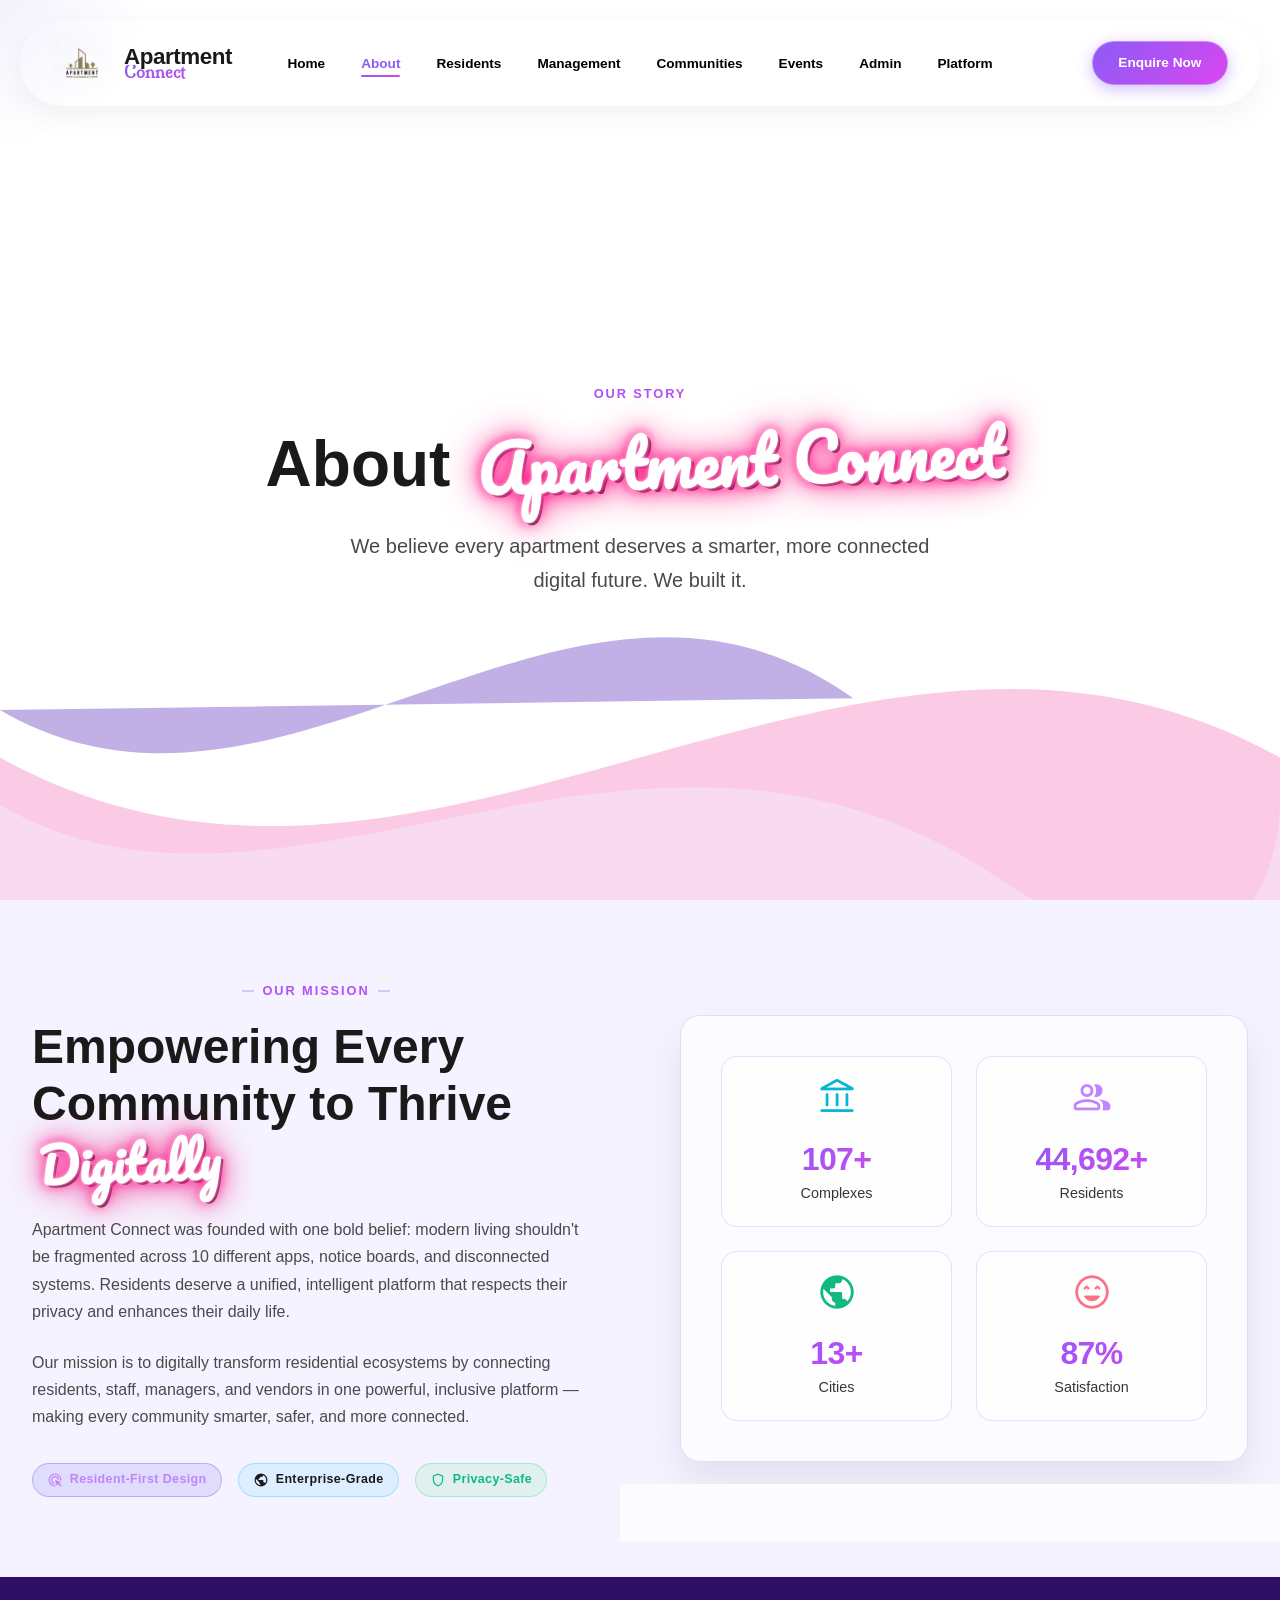
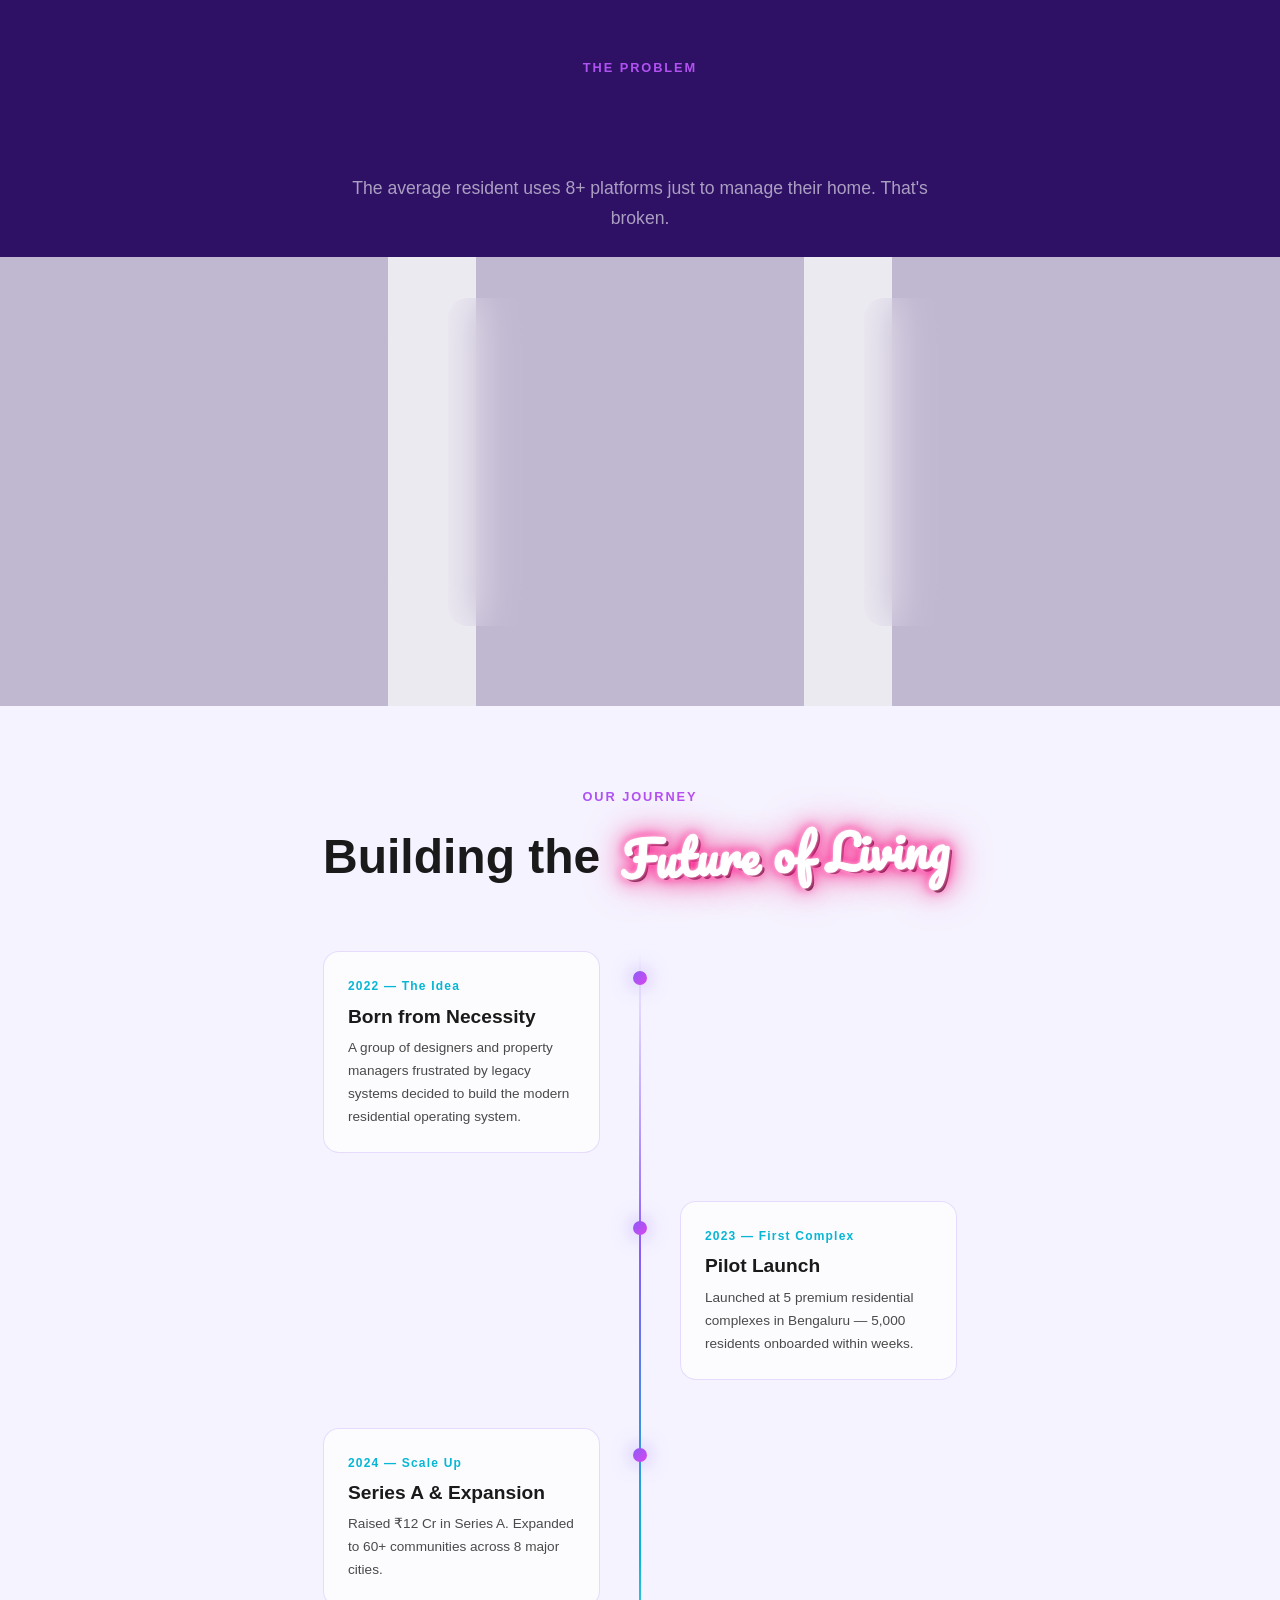
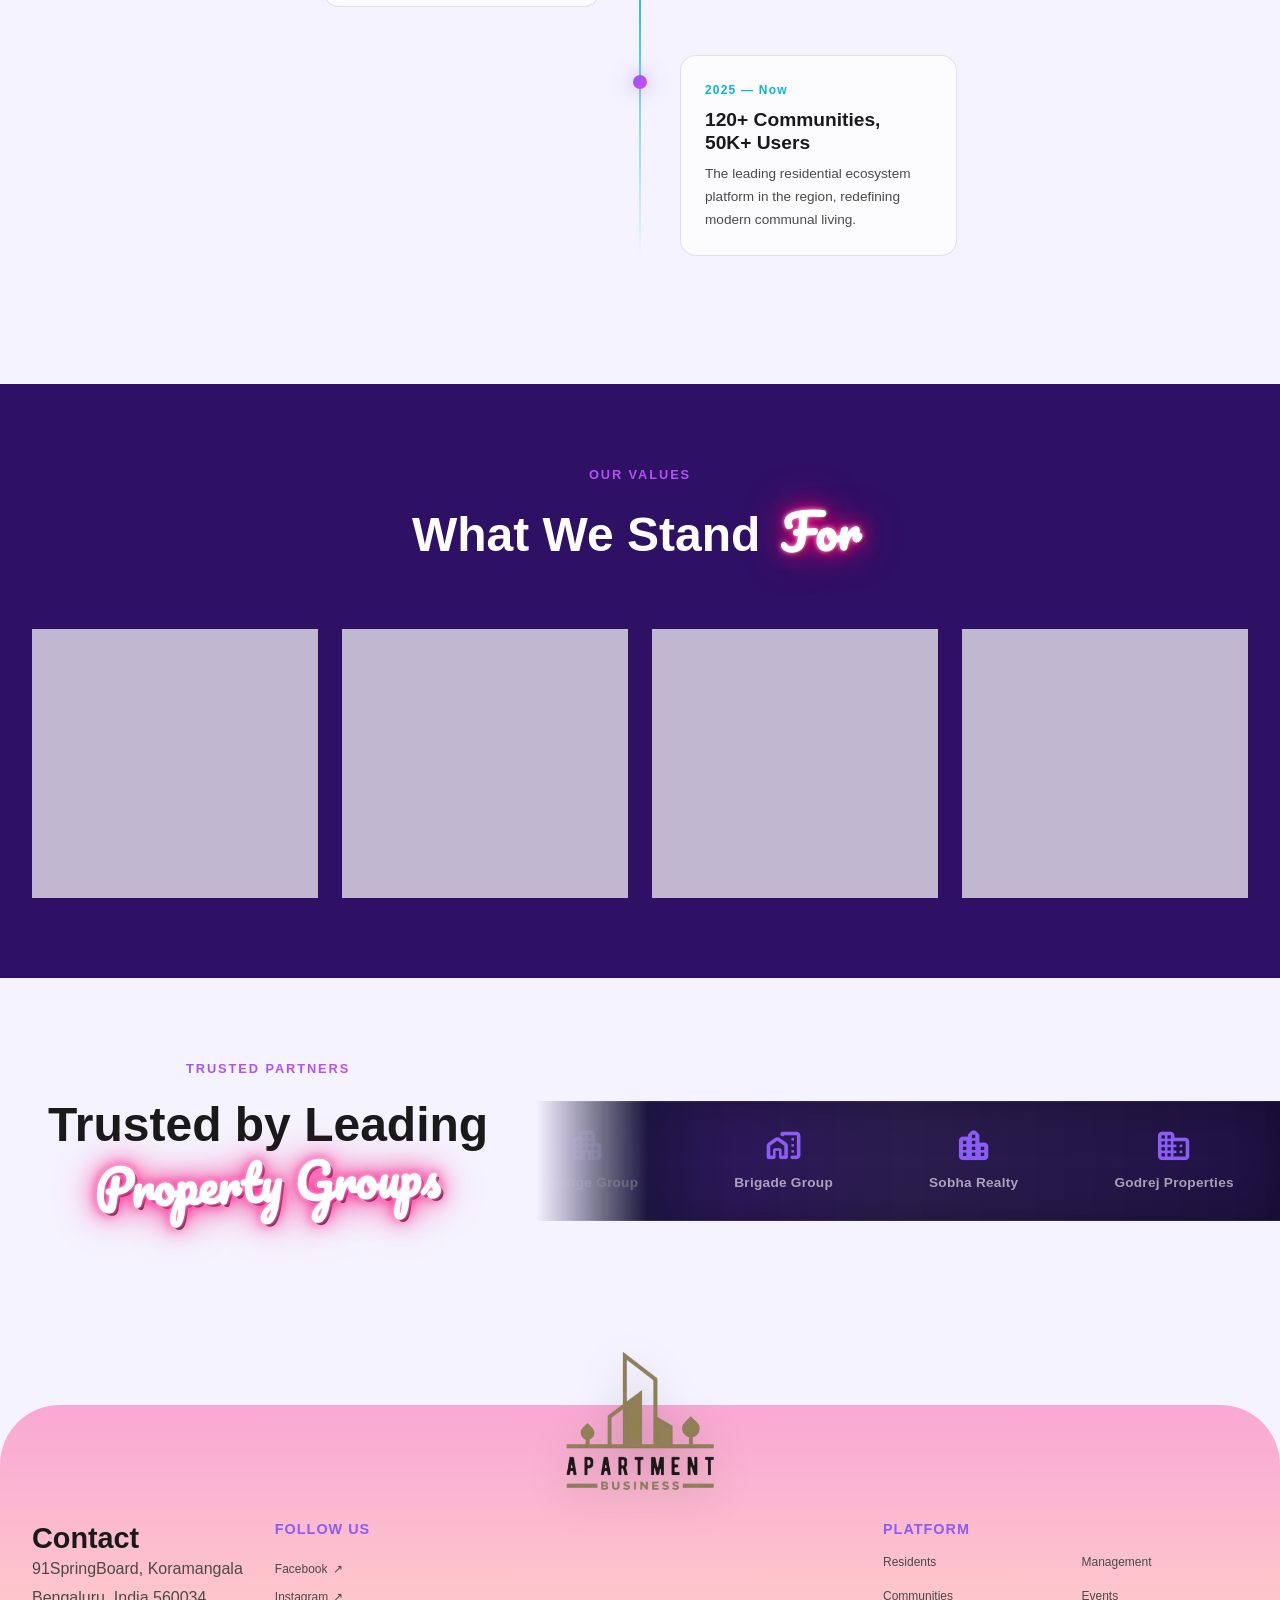
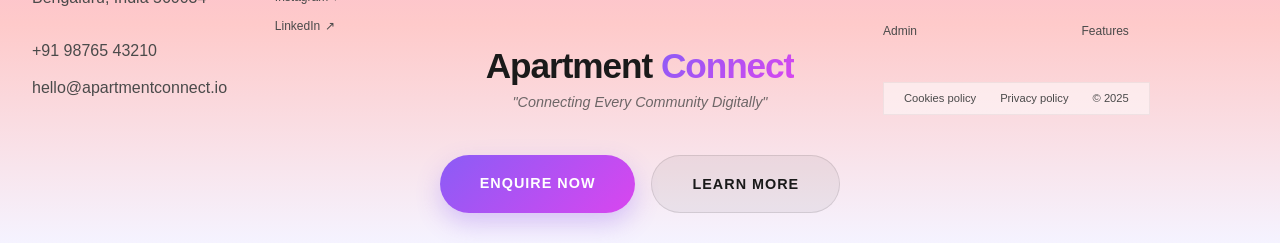
==== commit 693356f1: "Implement mobile responsive design and refinements" ====
--- a/about.html
+++ b/about.html
@@ -52,7 +52,7 @@
         <div class="container">
             <div class="page-hero-content">
                 <span class="section-label reveal">Our Story</span>
-                <h1 class="reveal delay-1">About <span class="gradient-text">Apartment Connect</span></h1>
+                <h1 class="reveal delay-1">About <span class="vice-city-heading">Apartment Connect</span></h1>
                 <p class="reveal delay-2">We believe every apartment deserves a smarter, more connected digital future. We
                     built it.</p>
             </div>
@@ -66,7 +66,7 @@
                 <div class="reveal-left">
                     <span class="section-label">Our Mission</span>
                     <h2 style="margin-bottom:1.25rem;">Empowering Every Community to Thrive <span
-                            class="gradient-text">Digitally</span></h2>
+                            class="vice-city-heading">Digitally</span></h2>
                     <p style="margin-bottom:1.5rem;">Apartment Connect was founded with one bold belief: modern living 
                         shouldn't be fragmented across 10 different apps, notice boards, and disconnected systems. 
                         Residents deserve a unified, intelligent platform that respects their privacy and enhances their 
@@ -86,7 +86,7 @@
                 </div>
                 <div class="reveal-right">
                     <div class="glass-card" style="padding:2.5rem;">
-                        <div style="display:grid;grid-template-columns:1fr 1fr;gap:1.5rem;">
+                        <div class="grid-2" style="gap:1.5rem;">
                             <div
                                 style="text-align:center;padding:1.25rem;background:var(--glass-bg);border:1px solid var(--glass-border);border-radius:16px;">
                                 <div style="font-size:2rem;margin-bottom:0.5rem;color:var(--neon-blue)"><span
@@ -134,7 +134,7 @@
         <div class="container">
             <div class="section-header">
                 <span class="section-label reveal">The Problem</span>
-                <h2 class="reveal delay-1">Why Communities Need <span class="gradient-text">Centralization</span></h2>
+                <h2 class="reveal delay-1">Why Communities Need <span class="vice-city-heading">Centralization</span></h2>
                 <p class="reveal delay-2">The average resident uses 8+ platforms just to manage their home. That's broken.
                 </p>
             </div>
@@ -170,7 +170,7 @@
         <div class="container">
             <div class="section-header">
                 <span class="section-label reveal">Our Journey</span>
-                <h2 class="reveal delay-1">Building the <span class="gradient-text">Future of Living</span></h2>
+                <h2 class="reveal delay-1">Building the <span class="vice-city-heading">Future of Living</span></h2>
             </div>
             <div class="timeline">
                 <div class="timeline-item reveal">
@@ -216,7 +216,7 @@
         <div class="container">
             <div class="section-header">
                 <span class="section-label reveal">Our Values</span>
-                <h2 class="reveal delay-1">What We Stand <span class="gradient-text">For</span></h2>
+                <h2 class="reveal delay-1">What We Stand <span class="vice-city-heading">For</span></h2>
             </div>
             <div class="grid-4">
                 <div class="feature-card reveal delay-1" style="text-align:center;">
@@ -253,7 +253,7 @@
         <div class="container">
             <div class="section-header" style="margin-bottom: 3rem;">
                 <span class="section-label reveal">Trusted Partners</span>
-                <h2 class="reveal delay-1">Trusted by Leading <span class="gradient-text">Property Groups</span></h2>
+                <h2 class="reveal delay-1">Trusted by Leading <span class="vice-city-heading">Property Groups</span></h2>
             </div>
         </div>
         <div class="marquee-wrapper reveal delay-2">
--- a/css/style.css
+++ b/css/style.css
@@ -20,30 +20,37 @@
 
 /* ─── CSS VARIABLES ─── */
 :root {
+  /* Light Purple Sunset Palette */
+  --lp-purple: #b29de0;
+  --lp-pink: #f9a8d4;
+  --lp-peach: #fecaca;
+  --lp-cream: #f5f3ff;
+  --creamy-bg: #f5f3ff;
+
   /* White & Yellow Palette */
-  --background: #FFFFFF;
+  --background: var(--creamy-bg);
   --surface: rgba(255, 249, 230, 0.4);
   --surface-light: rgba(255, 255, 255, 0.8);
   --surface-hover: rgba(255, 230, 0, 0.05);
 
-  --primary: #FFB800;
-  --secondary: #FFD700;
-  --accent: #FF8A00;
-  --orange-vibrant: #FF9500;
+  --primary: #8b5cf6;
+  --secondary: #c084fc;
+  --accent: #d946ef;
+  --orange-vibrant: #ec4899;
 
   --text-primary: #1A1A1A;
   --text-secondary: #4A4A4A;
   --text-muted: #888888;
 
-  --deep-indigo: #1F1144;
+  --deep-indigo: #4c1d95;
   /* Retained for specific contrasts if needed */
-  --electric-purple: #7000FF;
-  --neon-blue: #00D1FF;
-  --soft-pink: #FF44EC;
-  --soft-coral: #FF6B6B;
-  --mint-green: #2ED573;
-  --electric-purple-light: #A855F7;
-  --deep-indigo-darker: #0F172A;
+  --electric-purple: #8b5cf6;
+  --neon-blue: #06b6d4;
+  --soft-pink: #d946ef;
+  --soft-coral: #fb7185;
+  --mint-green: #10b981;
+  --electric-purple-light: #c084fc;
+  --deep-indigo-darker: #2e1065;
   /* Darker than --deep-indigo for high contrast footers */
   --white: #FFFFFF;
   --white-60: rgba(255, 255, 255, 0.6);
@@ -56,19 +63,19 @@
   --font-accent: 'Inter', sans-serif;
 
   /* Gradients */
-  --gradient-primary: linear-gradient(135deg, #FFB800 0%, #FF8A00 100%);
-  --gradient-hero: radial-gradient(circle at 50% 100%, #FFF9E6 0%, #FFFFFF 100%);
-  --gradient-card: linear-gradient(135deg, rgba(255, 255, 255, 0.9) 0%, rgba(255, 245, 220, 0.7) 100%);
-  --gradient-glow: radial-gradient(circle at center, rgba(255, 184, 0, 0.2) 0%, transparent 70%);
+  --gradient-primary: linear-gradient(135deg, #8b5cf6 0%, #d946ef 100%);
+  --gradient-hero: linear-gradient(135deg, var(--lp-purple) 0%, var(--lp-pink) 40%, var(--lp-peach) 70%, var(--lp-cream) 100%);
+  --gradient-card: linear-gradient(135deg, rgba(255, 255, 255, 0.9) 0%, rgba(245, 243, 255, 0.7) 100%);
+  --gradient-glow: radial-gradient(circle at center, rgba(139, 92, 246, 0.4) 0%, transparent 70%);
 
   /* Glassmorphism Refined for Light Theme */
   --glass-bg: rgba(255, 255, 255, 0.7);
-  --glass-border: rgba(255, 184, 0, 0.2);
+  --glass-border: rgba(139, 92, 246, 0.2);
   --glass-blur: blur(20px);
   --glass-shadow: 0 20px 40px rgba(0, 0, 0, 0.08);
   --glass-inner-shadow: inset 0 0 0 1px rgba(255, 255, 255, 0.5);
 
-  --primary-glow: rgba(255, 184, 0, 0.3);
+  --primary-glow: rgba(139, 92, 246, 0.4);
 
   /* Transitions */
   --transition-fast: 0.2s ease;
@@ -76,9 +83,9 @@
   --transition-slow: 0.8s cubic-bezier(0.16, 1, 0.3, 1);
   --transition-spring: 0.6s cubic-bezier(0.34, 1.56, 0.64, 1);
 
-  --gradient-coral: linear-gradient(135deg, #FF6B6B 0%, #FF8E53 100%);
+  --gradient-coral: linear-gradient(135deg, #d946ef 0%, #8b5cf6 100%);
   --gradient-mint: linear-gradient(135deg, #2ED573 0%, #7BED9F 100%);
-  --gradient-purple: linear-gradient(135deg, #7000FF 0%, #A855F7 100%);
+  --gradient-purple: linear-gradient(135deg, #B29DE0 0%, #F9A8D4 100%);
 }
 
 /* ─── RESET & BASE ─── */
@@ -179,7 +186,10 @@
   font-weight: 700;
   letter-spacing: 0.15em;
   text-transform: uppercase;
-  color: var(--primary);
+  background: var(--gradient-primary);
+  -webkit-background-clip: text;
+  background-clip: text;
+  -webkit-text-fill-color: transparent;
   margin-bottom: 1rem;
   display: flex;
   align-items: center;
@@ -193,22 +203,38 @@
   width: 12px;
   height: 2px;
   background: var(--primary);
-  opacity: 0.5;
+  opacity: 0.3;
 }
 
 .gradient-text {
-  font-family: 'Pacifico', cursive;
-  background: linear-gradient(to bottom, #FFB800 0%, #FFFFFF 100%);
+  background: var(--gradient-primary);
   -webkit-background-clip: text;
   background-clip: text;
   -webkit-text-fill-color: transparent;
   display: inline-block;
-  padding-bottom: 0.1em; /* Prevent descenders from being clipped */
-  font-weight: 400; /* Pacifico is naturally bold-ish */
-  filter: drop-shadow(2px 2px 2px rgba(0,0,0,0.15)) 
-          drop-shadow(4px 4px 4px rgba(0,0,0,0.12)) 
-          drop-shadow(8px 8px 8px rgba(0,0,0,0.1)) 
-          drop-shadow(16px 16px 16px rgba(0,0,0,0.08));
+  font-weight: 800;
+}
+
+h1 span.vice-city-heading, 
+h2 span.vice-city-heading,
+.vice-city-heading {
+  font-family: 'Pacifico', cursive !important;
+  color: #FFFFFF !important;
+  -webkit-text-fill-color: #FFFFFF !important;
+  -webkit-text-stroke: 1.5px #FFFFFF !important;
+  background: none !important;
+  -webkit-background-clip: unset !important;
+  background-clip: unset !important;
+  text-shadow: 
+    0 0 5px #fff,
+    0 0 10px #ff007f,
+    0 0 20px #ff007f,
+    0 0 40px #ff007f,
+    3px 3px 0px rgba(0,0,0,0.8) !important;
+  display: inline-block;
+  padding: 0 0.15em 0.12em;
+  font-weight: 400 !important;
+  transform: rotate(-2deg) !important;
 }
 
 /* ─── DARK SECTION UTILITY ─── */
@@ -254,8 +280,7 @@
 }
 
 section {
-  min-height: 100vh;
-  padding: 120px 0;
+  padding: 80px 0;
   display: flex;
   align-items: center;
   position: relative;
@@ -352,7 +377,10 @@
 .brand-part-2 {
   font-family: 'Milonga', cursive;
   font-size: 1rem;
-  color: var(--primary);
+  background: var(--gradient-primary);
+  -webkit-background-clip: text;
+  background-clip: text;
+  -webkit-text-fill-color: transparent;
   margin-top: -2px;
 }
 
@@ -438,20 +466,20 @@
 }
 
 .navbar-cta {
-  background: var(--orange-vibrant);
+  background: var(--gradient-primary);
   color: #FFFFFF !important;
   padding: 0.6rem 1.6rem !important;
   border-radius: 50px !important;
   font-weight: 700 !important;
-  box-shadow: 0 4px 15px rgba(255, 149, 0, 0.4);
+  box-shadow: 0 4px 15px var(--primary-glow);
   transition: all var(--transition-base) !important;
-  border: none !important;
+  border: 1px solid rgba(255, 255, 255, 0.3) !important;
 }
 
 .navbar-cta:hover {
   transform: translateY(-2px);
-  box-shadow: 0 8px 25px rgba(255, 149, 0, 0.6) !important;
-  background: #FF8A00;
+  box-shadow: 0 8px 25px var(--primary-glow) !important;
+  filter: brightness(1.1);
 }
 
 .navbar-cta::after {
@@ -532,12 +560,14 @@
 .btn-primary {
   background: var(--gradient-primary);
   color: var(--white);
-  box-shadow: 0 4px 20px rgba(255, 184, 0, 0.4);
+  box-shadow: 0 4px 20px var(--primary-glow);
+  border: 1px solid rgba(255, 255, 255, 0.3);
 }
 
 .btn-primary:hover {
   transform: translateY(-3px);
-  box-shadow: 0 8px 30px rgba(108, 92, 231, 0.6);
+  box-shadow: 0 8px 30px var(--primary-glow);
+  filter: brightness(1.1);
 }
 
 .btn-secondary {
@@ -996,6 +1026,10 @@
   border-color: var(--neon-blue);
 }
 
+.hover-3d-flip:hover p {
+  color: white !important;
+}
+
 /* ─── HOVER SLIDE UP (Events Highlight) ─── */
 .hover-slide-up {
   transition: all 0.4s ease;
@@ -1067,6 +1101,11 @@
   background: rgba(20, 24, 46, 0.9);
 }
 
+.hover-neon-border:hover p,
+.hover-neon-border:hover h4 {
+  color: white !important;
+}
+
 .hover-neon-border:hover::after {
   box-shadow: 0 0 20px 2px var(--soft-coral), inset 0 0 10px 1px var(--soft-coral);
 }
@@ -1192,22 +1231,22 @@
 }
 
 .page-hero .hero-wave-svg path {
-  fill: #FFD700;
+  fill: var(--lp-pink);
   opacity: 0.6;
 }
 
 .page-hero .hero-wave-layer-1 {
-  fill: #FFB800 !important;
+  fill: var(--lp-purple) !important;
   opacity: 0.8 !important;
 }
 
 .page-hero .hero-wave-layer-2 {
-  fill: #FFD700 !important;
+  fill: var(--lp-pink) !important;
   opacity: 0.6 !important;
 }
 
 .page-hero .hero-wave-layer-3 {
-  fill: #FFFACD !important;
+  fill: var(--creamy-bg) !important;
   opacity: 0.4 !important;
 }
 
@@ -1258,7 +1297,7 @@
   0%,
   100% {
     opacity: 0.6;
-    box-shadow: 0 0 10px rgba(255, 184, 0, 0.4);
+    box-shadow: 0 0 10px rgba(139, 92, 246, 0.4);
   }
 
   50% {
@@ -1471,7 +1510,7 @@
   border-radius: 50%;
   background: var(--gradient-primary);
   transform: translateX(-50%);
-  box-shadow: 0 0 20px rgba(108, 92, 231, 0.6);
+  box-shadow: 0 0 20px rgba(139, 92, 246, 0.6);
   z-index: 2;
 }
 
@@ -1485,7 +1524,7 @@
 }
 
 .timeline-content:hover {
-  border-color: rgba(255, 184, 0, 0.4);
+  border-color: rgba(139, 92, 246, 0.4);
   transform: scale(1.03);
 }
 
@@ -1600,20 +1639,20 @@
   font-weight: 600;
   cursor: pointer;
   border: none;
-  background: transparent;
-  color: var(--white-60);
+  background: rgba(139, 92, 246, 0.05); /* Very light purple tint */
+  color: var(--text-secondary); /* Darker text for visibility */
   transition: all var(--transition-base);
 }
 
 .tab-btn.active {
   background: var(--gradient-primary);
   color: var(--white);
-  box-shadow: 0 4px 15px rgba(255, 184, 0, 0.4);
+  box-shadow: 0 4px 15px rgba(139, 92, 246, 0.4);
 }
 
 .tab-btn:hover:not(.active) {
-  color: var(--white);
-  background: var(--white-05);
+  color: var(--primary);
+  background: rgba(139, 92, 246, 0.1);
 }
 
 /* ─── MEDIA QUERIES ─── */
@@ -1932,7 +1971,7 @@
 
 .community-card:hover {
   transform: translateY(-6px) scale(1.02);
-  border-color: rgba(255, 184, 0, 0.4);
+  border-color: rgba(139, 92, 246, 0.4);
   box-shadow: 0 20px 60px rgba(0, 0, 0, 0.3);
 }
 
@@ -1961,7 +2000,7 @@
 
 .job-card:hover {
   background: rgba(255, 255, 255, 0.08);
-  border-color: rgba(255, 184, 0, 0.4);
+  border-color: rgba(139, 92, 246, 0.4);
   transform: translateY(-4px) scale(1.01);
   box-shadow: 0 15px 40px rgba(0, 0, 0, 0.4);
 }
@@ -2187,7 +2226,7 @@
 }
 
 .mockup-dot-y {
-  background: #FFD93D;
+  background: var(--lp-peach);
 }
 
 .mockup-dot-g {
@@ -2511,7 +2550,7 @@
   transition: transform 0.4s cubic-bezier(0.175, 0.885, 0.32, 1.275), box-shadow 0.4s ease;
   z-index: 1;
   margin-bottom: 4rem;
-  border: 1px solid rgba(212, 175, 55, 0.2);
+  border: 1px solid rgba(139, 92, 246, 0.2);
 }
 
 .black-ticket-card::before {
@@ -2521,7 +2560,7 @@
   left: -50%;
   width: 200%;
   height: 200%;
-  background: conic-gradient(from 0deg, transparent 0%, transparent 40%, rgba(212, 175, 55, 0.5) 50%, transparent 60%, transparent 100%);
+  background: conic-gradient(from 0deg, transparent 0%, transparent 40%, rgba(139, 92, 246, 0.5) 50%, transparent 60%, transparent 100%);
   animation: rotate-border 6s linear infinite;
   z-index: -2;
 }
@@ -2537,8 +2576,8 @@
 
 .black-ticket-card:hover {
   transform: translateY(-8px) scale(1.01);
-  box-shadow: 0 30px 60px rgba(212, 175, 55, 0.1), 0 15px 25px rgba(0, 0, 0, 0.6);
-  border-color: rgba(212, 175, 55, 0.4);
+  box-shadow: 0 30px 60px rgba(139, 92, 246, 0.1), 0 15px 25px rgba(0, 0, 0, 0.6);
+  border-color: rgba(139, 92, 246, 0.4);
 }
 
 .black-ticket-content {
@@ -2548,16 +2587,16 @@
 .black-ticket-tag {
   display: inline-block;
   padding: 0.5rem 1.2rem;
-  background: linear-gradient(90deg, #d4af37, #f3e5ab, #d4af37);
+  background: linear-gradient(90deg, var(--lp-purple), var(--lp-pink), var(--lp-purple));
   background-size: 200% auto;
-  color: #000;
+  color: #fff;
   font-weight: 800;
   border-radius: 50px;
   font-size: 0.85rem;
   text-transform: uppercase;
   letter-spacing: 2px;
   margin-bottom: 1.5rem;
-  box-shadow: 0 4px 15px rgba(212, 175, 55, 0.3);
+  box-shadow: 0 4px 15px rgba(139, 92, 246, 0.3);
   animation: shine-tag 3s linear infinite;
 }
 
@@ -2566,7 +2605,7 @@
   font-family: var(--font-heading);
   font-weight: 900;
   margin-bottom: 1rem;
-  background: linear-gradient(to right, #ffffff, #f3e5ab, #d4af37);
+  background: linear-gradient(to right, #ffffff, var(--lp-pink), var(--lp-purple));
   -webkit-background-clip: text;
   background-clip: text;
   -webkit-text-fill-color: transparent;
@@ -2586,8 +2625,8 @@
   display: inline-flex;
   align-items: center;
   gap: 0.75rem;
-  background: linear-gradient(135deg, #d4af37, #b5952f);
-  color: #000;
+  background: var(--gradient-primary);
+  color: #fff;
   padding: 1.1rem 2.2rem;
   border-radius: 14px;
   font-weight: 800;
@@ -2603,8 +2642,8 @@
 
 .btn-black-ticket:hover {
   transform: translateY(-3px);
-  box-shadow: 0 15px 30px rgba(212, 175, 55, 0.5);
-  background: linear-gradient(135deg, #f3e5ab, #d4af37);
+  box-shadow: 0 15px 30px rgba(139, 92, 246, 0.5);
+  background: linear-gradient(135deg, var(--lp-pink), var(--lp-purple));
 }
 
 .btn-black-ticket::after {
@@ -2669,13 +2708,13 @@
   width: 100%;
   height: 100%;
   background: linear-gradient(135deg, #181818, #000000);
-  border: 1px solid rgba(212, 175, 55, 0.4);
+  border: 1px solid rgba(139, 92, 246, 0.4);
   border-radius: 16px;
   position: relative;
   display: flex;
   align-items: center;
   justify-content: center;
-  box-shadow: 0 20px 40px rgba(0, 0, 0, 0.8), inset 0 0 40px rgba(212, 175, 55, 0.1);
+  box-shadow: 0 20px 40px rgba(0, 0, 0, 0.8), inset 0 0 40px rgba(139, 92, 246, 0.1);
   animation: float-ticket 6s ease-in-out infinite;
   transform-style: preserve-3d;
   transition: transform 0.5s ease;
@@ -2683,7 +2722,7 @@
 
 .ticket-graphic:hover {
   transform: scale(1.05) rotateX(10deg) rotateY(-10deg);
-  box-shadow: 0 30px 50px rgba(212, 175, 55, 0.2);
+  box-shadow: 0 30px 50px rgba(139, 92, 246, 0.2);
 }
 
 .ticket-graphic::before {
@@ -2691,7 +2730,7 @@
   position: absolute;
   top: 15px;
   right: 20px;
-  color: #d4af37;
+  color: var(--lp-pink);
   font-weight: 900;
   font-family: var(--font-heading);
   font-size: 1.5rem;
@@ -2709,7 +2748,7 @@
   height: 40px;
   background: #0a0a0f;
   border-radius: 0 20px 20px 0;
-  border-right: 1px solid rgba(212, 175, 55, 0.4);
+  border-right: 1px solid rgba(139, 92, 246, 0.4);
   box-shadow: inset -5px 0 10px rgba(0, 0, 0, 0.5);
 }
 
@@ -2722,7 +2761,7 @@
   height: 40px;
   background: #0a0a0f;
   border-radius: 20px 0 0 20px;
-  border-left: 1px solid rgba(212, 175, 55, 0.4);
+  border-left: 1px solid rgba(139, 92, 246, 0.4);
   box-shadow: inset 5px 0 10px rgba(0, 0, 0, 0.5);
   z-index: 2;
 }
@@ -2733,9 +2772,9 @@
 
 .ticket-center .material-symbols-outlined {
   font-size: 3.5rem;
-  color: #f3e5ab;
+  color: var(--lp-pink);
   margin-bottom: 0.5rem;
-  filter: drop-shadow(0 0 15px rgba(212, 175, 55, 0.6));
+  filter: drop-shadow(0 0 15px rgba(139, 92, 246, 0.6));
 }
 
 .ticket-barcode {
@@ -2746,12 +2785,12 @@
   width: 75%;
   height: 25px;
   background: repeating-linear-gradient(to right,
-      rgba(212, 175, 55, 0.8),
-      rgba(212, 175, 55, 0.8) 2px,
+      rgba(139, 92, 246, 0.8),
+      rgba(139, 92, 246, 0.8) 2px,
       transparent 2px,
       transparent 5px,
-      rgba(212, 175, 55, 0.8) 5px,
-      rgba(212, 175, 55, 0.8) 7px,
+      rgba(139, 92, 246, 0.8) 5px,
+      rgba(139, 92, 246, 0.8) 7px,
       transparent 7px,
       transparent 10px);
   opacity: 0.6;
@@ -2940,19 +2979,19 @@
 
 .wave-1 {
   opacity: 0.6;
-  fill: #FFB800;
+  fill: var(--lp-purple);
   animation: wave-anim-1 10s ease-in-out infinite;
 }
 
 .wave-2 {
   opacity: 0.4;
-  fill: #FFD700;
+  fill: var(--lp-pink);
   animation: wave-anim-2 15s ease-in-out infinite;
 }
 
 .wave-3 {
   opacity: 0.7;
-  fill: #FFFACD;
+  fill: var(--creamy-bg);
   animation: wave-anim-3 12s ease-in-out infinite;
 }
 
@@ -3014,17 +3053,17 @@
 
 
 .hero-wave-layer-1 {
-  fill: #FFF000;
+  fill: var(--lp-purple);
   opacity: 0.2;
 }
 
 .hero-wave-layer-2 {
-  fill: #FFD700;
+  fill: var(--lp-pink);
   opacity: 0.3;
 }
 
 .hero-wave-layer-3 {
-  fill: #FFA500;
+  fill: var(--creamy-bg);
   opacity: 0.4;
 }
 
@@ -3200,8 +3239,8 @@
 
 /* ─── MODERN GLOBAL FOOTER (REFERENCE-BASED) ─── */
 .modern-footer {
-  background: var(--deep-indigo-darker);
-  color: var(--white);
+  background: linear-gradient(to top, var(--lp-cream) 0%, var(--lp-peach) 50%, var(--lp-pink) 100%);
+  color: var(--text-primary);
   padding: 60px 0 30px; /* Reduced padding */
   position: relative;
   /* overflow: hidden removed to allow logo overlap */
@@ -3289,16 +3328,20 @@
   font-weight: 900;
   margin-bottom: 0.2rem;
   letter-spacing: -0.03em;
-  color: #fff; /* WHITE AS REQUESTED */
+  color: var(--text-primary);
 }
 
 .footer-brand-name .accent-text {
-  color: var(--primary);
+  background: var(--gradient-primary);
+  -webkit-background-clip: text;
+  background-clip: text;
+  -webkit-text-fill-color: transparent;
 }
 
 .footer-tagline {
   font-size: 0.9rem; /* Minimized */
-  color: var(--white-60);
+  color: var(--text-secondary);
+  opacity: 0.8;
   font-style: italic;
 }
 
@@ -3320,26 +3363,28 @@
 }
 
 .btn-footer.primary {
-  background: var(--primary); /* Gold Theme Color */
-  color: var(--deep-indigo-darker);
+  background: var(--gradient-primary);
+  color: #FFFFFF;
+  box-shadow: 0 10px 25px rgba(139, 92, 246, 0.3);
 }
 
 .btn-footer.primary:hover {
-  background: var(--white);
+  background: var(--gradient-primary);
   transform: translateY(-3px);
-  box-shadow: 0 10px 30px rgba(255, 184, 0, 0.4);
+  box-shadow: 0 10px 30px rgba(139, 92, 246, 0.5);
+  filter: brightness(1.1); /* Subtle glow without flashing white */
 }
 
 .btn-footer.secondary {
-  background: rgba(255, 255, 255, 0.05); /* Glass Theme secondary */
-  color: var(--white);
-  border: 1px solid var(--white-20);
+  background: rgba(0, 0, 0, 0.05); /* Light Theme secondary */
+  color: var(--text-primary);
+  border: 1px solid rgba(0, 0, 0, 0.1);
 }
 
 .btn-footer.secondary:hover {
-  background: rgba(255, 255, 255, 0.1);
+  background: rgba(0, 0, 0, 0.08);
   transform: translateY(-3px);
-  border-color: var(--primary);
+  border-color: var(--lp-purple);
 }
 
 .footer-content-grid {
@@ -3347,25 +3392,25 @@
   grid-template-columns: 1.2fr 0.8fr 1.5fr;
   gap: 4rem;
   padding-top: 4rem;
-  border-top: 1px solid rgba(255, 255, 255, 0.1);
+  border-top: 1px solid rgba(0, 0, 0, 0.1);
 }
 
 .footer-content-grid h3 {
   font-size: 1.3rem;
-  color: var(--white);
+  color: var(--lp-purple);
   margin-bottom: 1.5rem;
   font-weight: 800;
 }
 
 .footer-contact-info p {
-  color: var(--white-60) !important;
+  color: var(--text-secondary) !important;
   font-size: 1rem;
   line-height: 1.8;
   margin-bottom: 0.5rem;
 }
 
 .footer-contact-info a {
-  color: var(--white-60);
+  color: var(--text-secondary);
   transition: color 0.2s ease;
 }
 
@@ -3391,7 +3436,7 @@
 
 .footer-social-links a {
   font-size: 0.75rem;
-  color: var(--white-60);
+  color: var(--text-secondary);
   display: flex;
   align-items: center;
   gap: 5px;
@@ -3413,7 +3458,7 @@
 
 .footer-nav-links a {
   font-size: 0.75rem;
-  color: var(--white-60);
+  color: var(--text-secondary);
   transition: color 0.2s ease;
   white-space: nowrap;
 }
@@ -3423,8 +3468,8 @@
 }
 
 .footer-legal-pill {
-  background: #FFF9E6; 
-  border-radius: 50px;
+  background: rgba(255, 255, 255, 0.5); 
+  border: 1px solid rgba(0, 0, 0, 0.05);
   padding: 6px 20px;
   display: flex;
   gap: 1.5rem;
@@ -3477,13 +3522,234 @@
 }
 
 @media (max-width: 768px) {
+  /* Footer */
   .footer-content-grid {
     grid-template-columns: 1fr;
+    gap: 2rem;
   }
   .footer-nav-links {
     grid-column: span 1;
   }
   .footer-brand-name {
-    font-size: 2.5rem;
+    font-size: 2rem;
+  }
+  .footer-layout-wrapper {
+    display: flex;
+    flex-direction: column;
+    gap: 2rem;
+  }
+  .footer-col-center {
+    order: 1;
+    display: flex;
+    flex-direction: column;
+    align-items: center;
+  }
+  .footer-logo-large {
+    margin: 0 auto -2rem;
+    transform: none;
+  }
+  .footer-col-left {
+    order: 2;
+    padding-top: 0;
+    text-align: center;
+  }
+  .footer-col-right {
+    order: 3;
+    padding-top: 0;
+    text-align: center;
+  }
+  .footer-legal-pill {
+    margin: 1rem auto 0;
+  }
+
+  /* Global Typography */
+  h1 { font-size: 2.2rem; }
+  h2 { font-size: 1.8rem; }
+  h3 { font-size: 1.3rem; }
+  .premium-showcase-card h2 { font-size: 2.2rem; line-height: 1.2; }
+  .premium-showcase-card p { font-size: 1.1rem; }
+
+  /* Containers & Padding */
+  .container { padding: 0 1rem; }
+  section { padding: 50px 0; }
+  .section-header { margin-bottom: 2.5rem; }
+  .premium-showcase-card { padding: 2.5rem 1.5rem; margin: 1rem; border-radius: 25px; }
+
+  /* Grids */
+  .grid-2, .grid-3, .grid-4 {
+    grid-template-columns: 1fr;
+    gap: 1.5rem;
+  }
+  
+  /* ═══ PERFECT MOBILE NAVBAR (THEME MATCH) ═══ */
+  .hamburger {
+    display: flex;
+    flex-direction: column;
+    gap: 4px;
+    width: 44px;
+    height: 44px;
+    background: #FFFFFF;
+    border: 1.5px solid #DDD;
+    border-radius: 12px;
+    justify-content: center;
+    align-items: center;
+    box-shadow: 0 4px 12px rgba(0,0,0,0.06);
+    cursor: pointer;
+  }
+  .hamburger span {
+    display: block;
+    width: 22px;
+    height: 2px;
+    background: #6c5ce7; /* Theme Purple */
+    transition: all 0.3s ease;
+    border-radius: 2px;
+  }
+  .hamburger.active span:nth-child(1) { transform: translateY(6px) rotate(45deg); }
+  .hamburger.active span:nth-child(2) { opacity: 0; }
+  .hamburger.active span:nth-child(3) { transform: translateY(-6px) rotate(-45deg); }
+  .navbar {
+    display: flex;
+    align-items: center;
+    padding: 0.6rem 1.2rem;
+    width: calc(100% - 30px);
+    height: 70px;
+    position: fixed;
+    top: 15px; /* Floating pill look */
+    left: 50%;
+    transform: translateX(-50%);
+    background: #FFFFFF;
+    border-radius: 100px;
+    box-shadow: 0 20px 40px rgba(0, 0, 0, 0.1);
+    z-index: 1000;
+  }
+  .navbar-brand {
+    margin-right: auto;
+    gap: 0.4rem;
+    display: flex;
+    align-items: center;
+  }
+  .navbar-logo {
+    height: 24px;
+    flex-shrink: 0;
+  }
+  .brand-text-container {
+    display: flex !important;
+    flex-direction: column;
+    gap: 0;
+    line-height: 1.1;
+  }
+  .brand-part-1 {
+    font-size: 1.05rem;
+    font-weight: 800;
+    color: #1A1A1A;
+    letter-spacing: -0.01em;
+    white-space: nowrap;
+  }
+  .brand-part-2 {
+    font-size: 0.8rem;
+    color: var(--primary) !important; /* Theme Purple */
+    background: none !important;
+    -webkit-text-fill-color: initial !important;
+    font-family: var(--font-heading);
+    font-weight: 700;
+    margin-top: -1px;
+    white-space: nowrap;
+  }
+  .navbar-cta {
+    display: flex !important;
+    background: var(--gradient-primary) !important; /* Theme Purple/Pink Gradient */
+    color: #FFFFFF !important;
+    padding: 0.65rem 1.4rem !important;
+    font-size: 0.8rem !important;
+    font-weight: 800 !important;
+    margin-right: 0.8rem;
+    border-radius: 100px !important;
+    box-shadow: 0 8px 18px rgba(139, 92, 246, 0.3) !important;
+    white-space: nowrap;
+    border: none !important;
+  }
+  .navbar-menu {
+    position: absolute;
+    top: 90px; /* Adjusted to sit comfortably below navbar */
+    right: 5px;
+    left: auto;
+    width: 250px; 
+    background: #0D0D1A; /* Deep Dark Indigo */
+    border-radius: 25px;
+    padding: 3rem 1rem 2rem; /* Higher top padding to fit items inside */
+    box-shadow: 0 30px 60px rgba(0, 0, 0, 0.45);
+    opacity: 0;
+    pointer-events: none;
+    transform: translateY(-20px) scale(0.95);
+    transition: all 0.4s cubic-bezier(0.16, 1, 0.3, 1);
+    display: flex !important; /* Force flex for alignment */
+    flex-direction: column !important;
+    align-items: center !important; 
+    text-align: center;
+    border: none;
+    z-index: 999;
+  }
+  .navbar-menu.open {
+    opacity: 1;
+    pointer-events: auto;
+    transform: translateY(0) scale(1);
+  }
+  .nav-item {
+    width: 100%;
+    margin: 0 !important;
+    display: flex !important;
+    justify-content: center !important;
+  }
+  .nav-link {
+    display: inline-block !important;
+    padding: 0.6rem 0 !important;
+    width: auto !important;
+    border: none !important;
+    font-size: 0.95rem !important; 
+    font-weight: 800 !important;
+    color: #FFFFFF !important;
+    text-align: center !important;
+    position: relative !important;
+  }
+  .nav-link.active::after {
+    content: '';
+    display: block;
+    width: 30px;
+    height: 3px;
+    background: var(--accent); /* Theme Pink */
+    margin: 4px auto 0;
+    border-radius: 10px;
+  }
+  .nav-link::after { display: none; }
+
+  /* Marquee (Trusted Partners) - Restored Horizontal Animation */
+  .marquee-section {
+    display: flex !important;
+    flex-direction: column !important;
+    align-items: center !important;
+    text-align: center !important;
+    overflow: hidden;
+  }
+  .marquee-wrapper {
+    margin-top: 2rem;
+    height: 100px;
+  }
+  .marquee-wrapper::before, .marquee-wrapper::after {
+    display: none;
+  }
+  .marquee-track {
+    display: flex !important;
+    flex-direction: row !important; /* Horizontal */
+    animation: scroll-marquee 20s linear infinite !important; /* Restore animation */
+    gap: 3rem;
+    width: max-content;
+  }
+  .marquee-item {
+    flex: 0 0 auto;
+    width: auto;
+    margin: 0;
+  }
+  .marquee-item:nth-child(n+6) {
+    display: flex !important; /* Show all items for loop */
   }
 }
